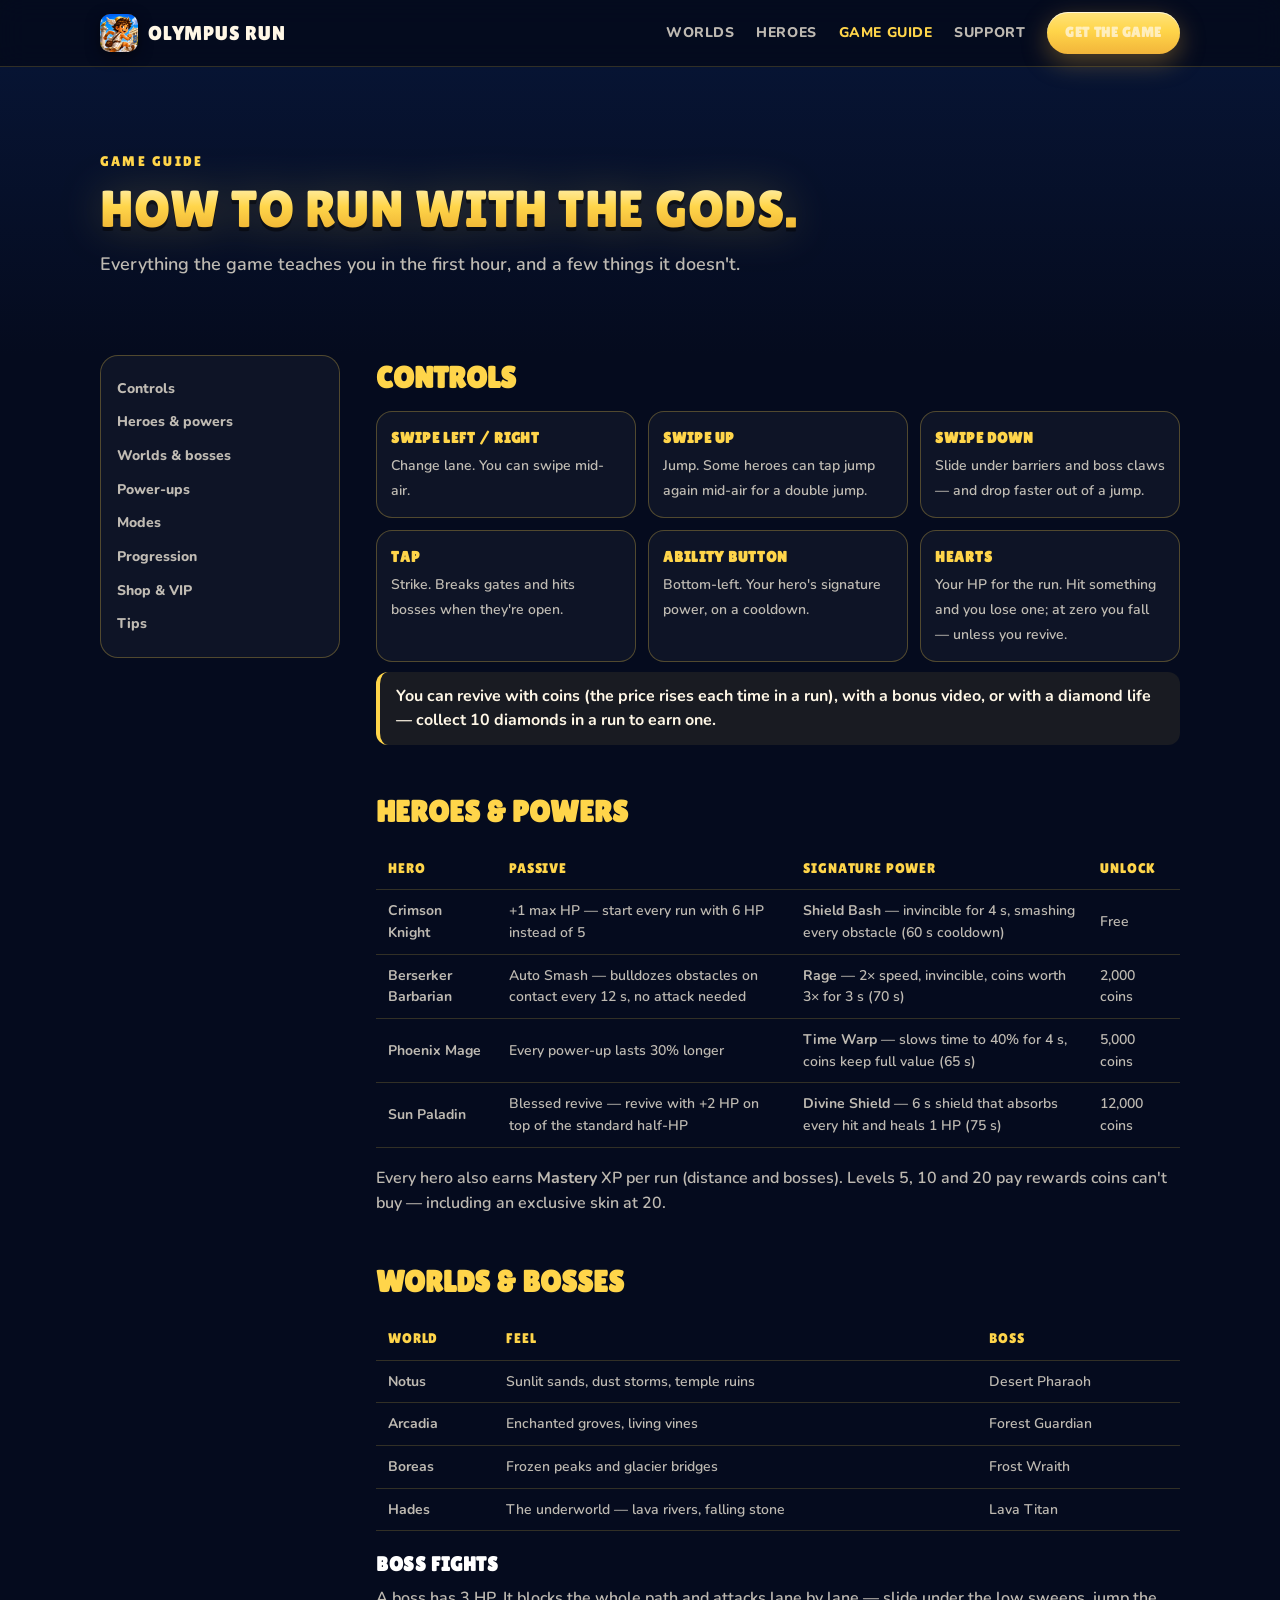
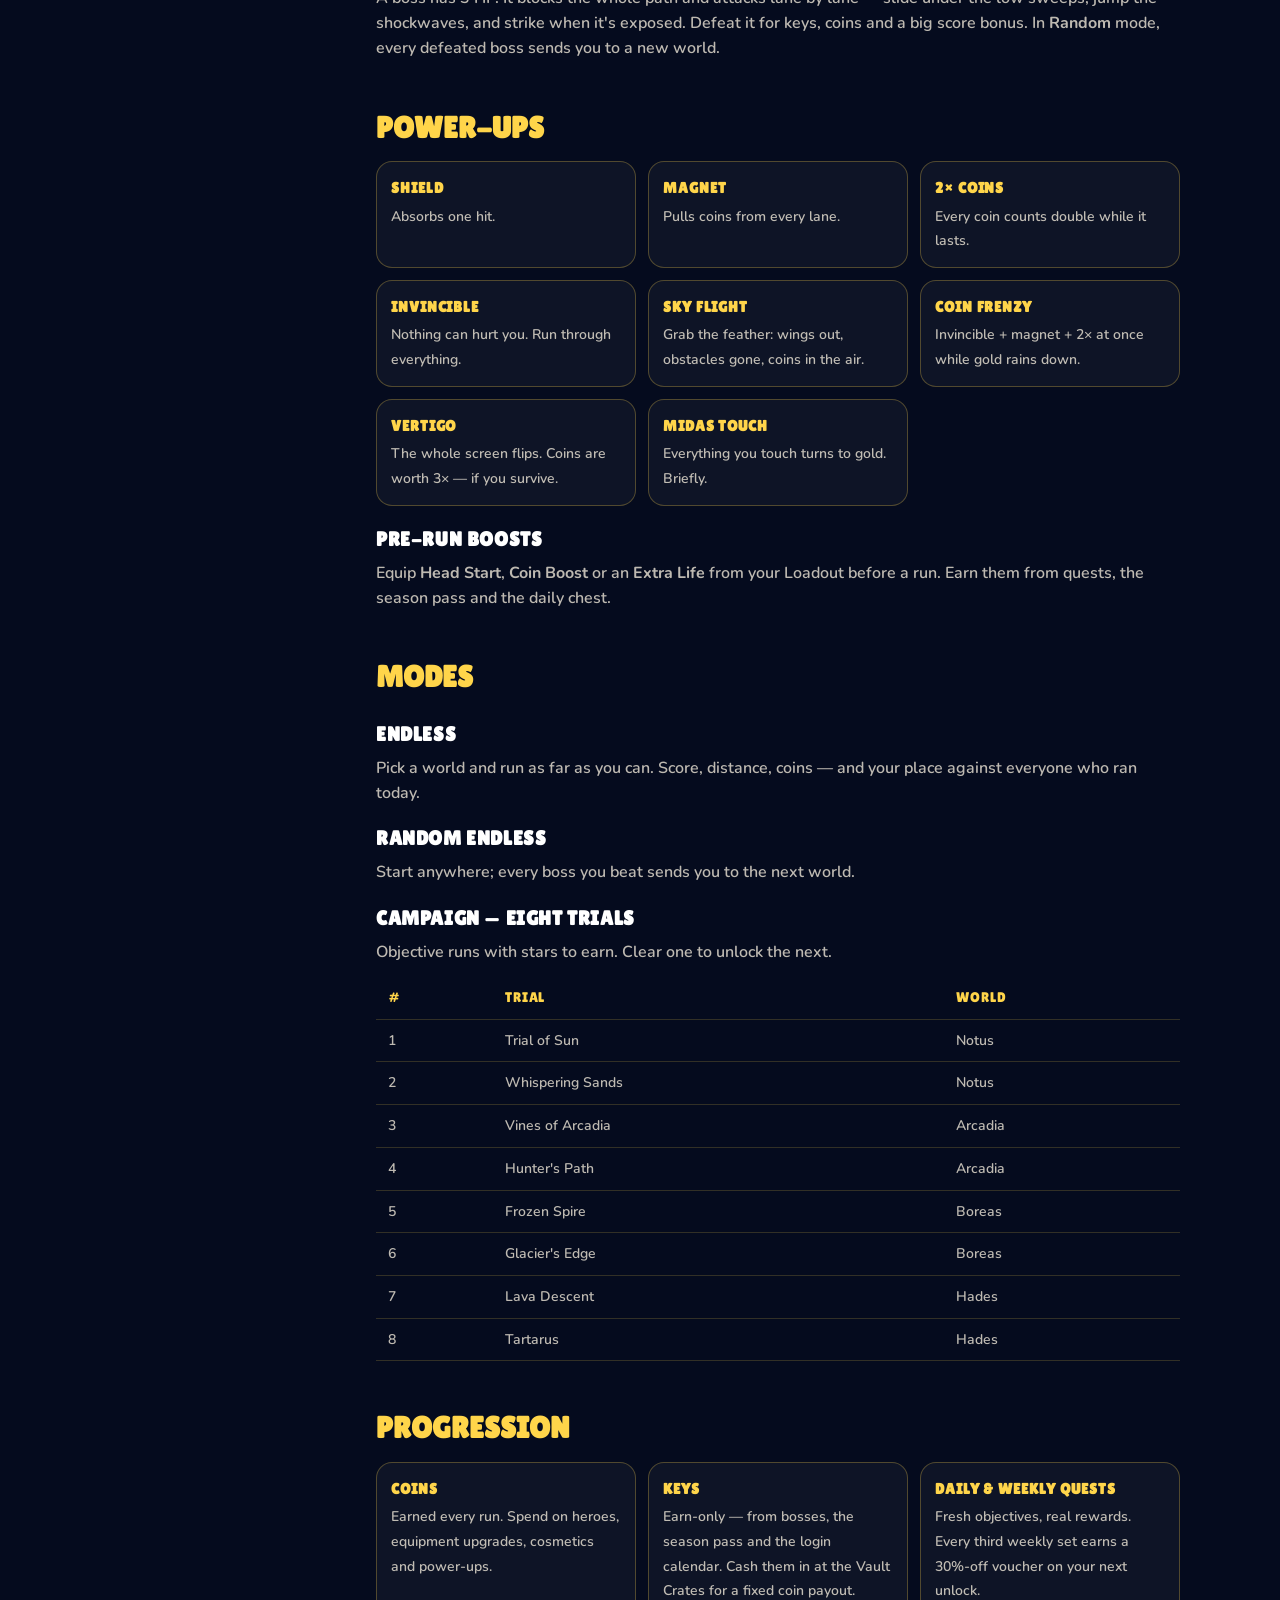
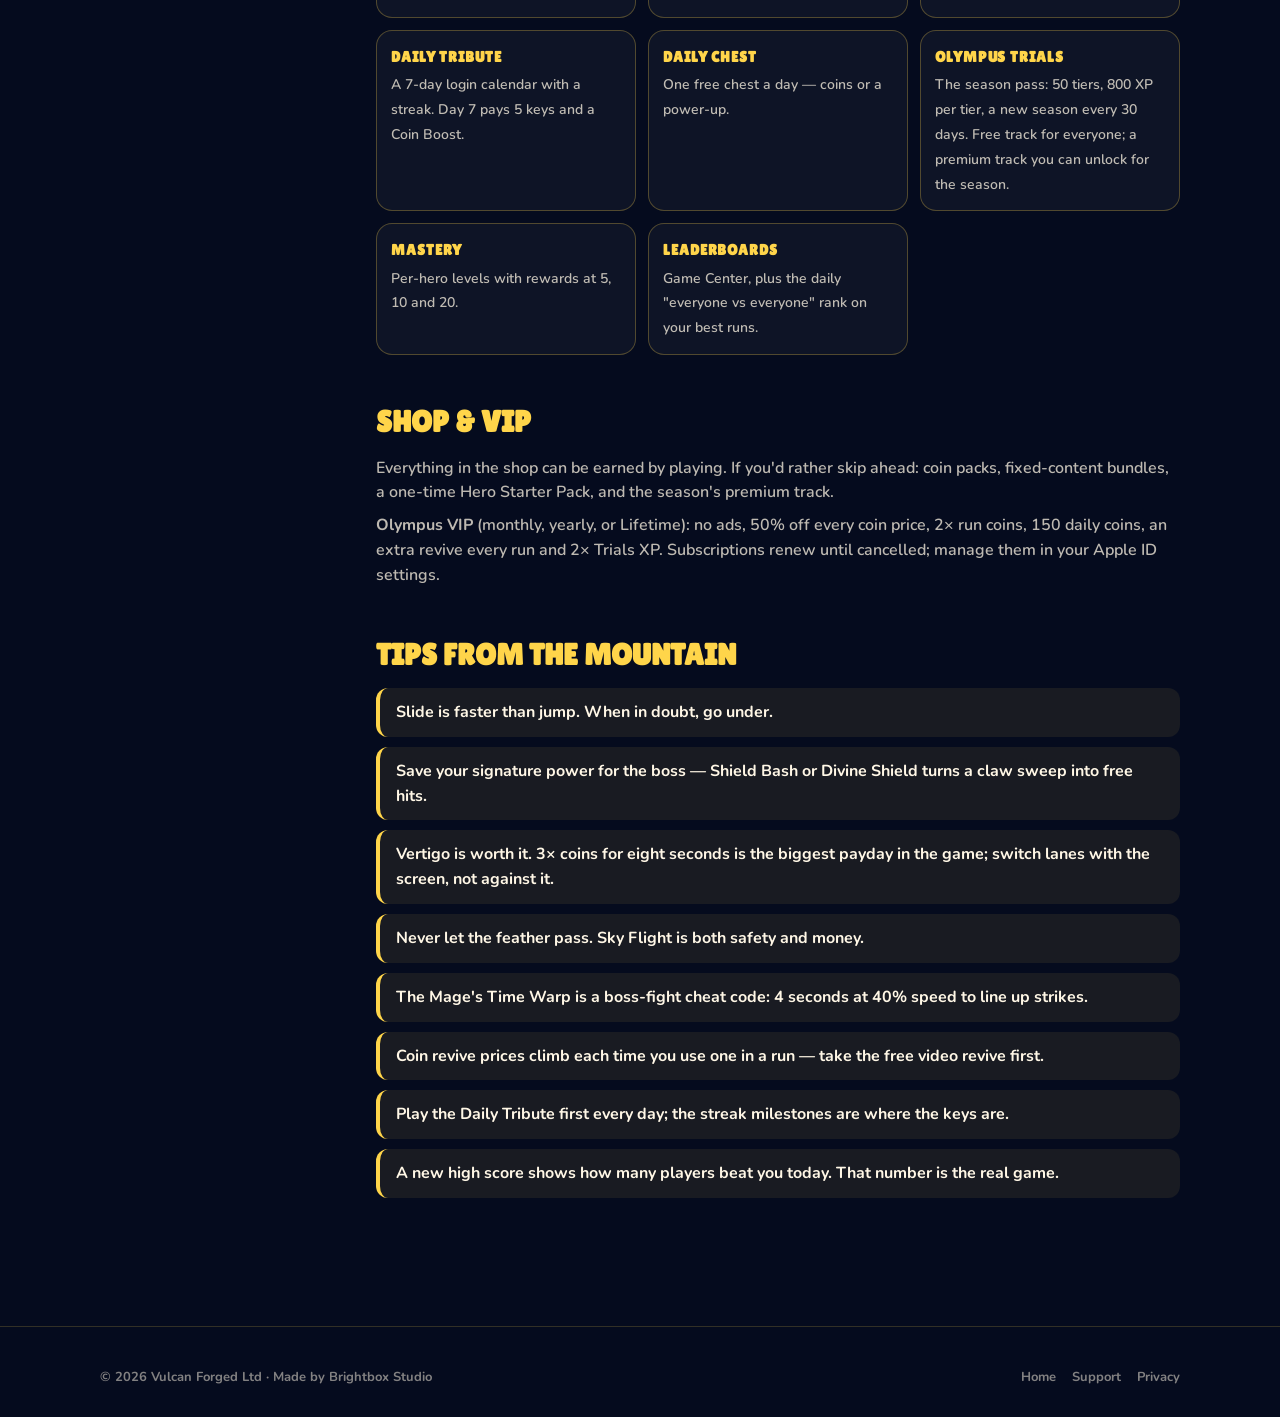
==== guide.html @ eb7fa904 "site: canonical URLs on olympusrun.com, social meta, www to apex redirect (Vercel) Co-Authored-By: C" ====
<!DOCTYPE html>
<html lang="en">
<head>
<meta charset="utf-8">
<meta name="viewport" content="width=device-width, initial-scale=1">
<title>Olympus Run — Game Guide</title>
<meta name="description" content="Controls, heroes, worlds, bosses, power-ups, modes, progression and tips for Olympus Run on iPhone.">
<link rel="icon" href="assets/icon.webp">
<link rel="preconnect" href="https://fonts.googleapis.com">
<link rel="preconnect" href="https://fonts.gstatic.com" crossorigin>
<link href="https://fonts.googleapis.com/css2?family=Lilita+One&family=Nunito:wght@600;700;800;900&display=swap" rel="stylesheet">
<link rel="canonical" href="https://olympusrun.com/guide.html">
<link rel="stylesheet" href="style.css">
</head>
<body>

<nav class="nav">
  <div class="wrap">
    <a class="brand" href="index.html"><img src="assets/icon.webp" alt="">Olympus Run</a>
    <div class="links">
      <a href="index.html#worlds">Worlds</a>
      <a href="index.html#heroes">Heroes</a>
      <a class="on" href="guide.html">Game guide</a>
      <a href="https://jamie323.github.io/brightbox-studio/support.html">Support</a>
      <a class="btn btn-gold" href="index.html#get">Get the game</a>
    </div>
  </div>
</nav>

<section style="background: linear-gradient(180deg, var(--navy), var(--ink)); padding-bottom: 40px;">
  <div class="wrap">
    <div class="kicker">Game guide</div>
    <h2 class="display">How to run with the gods.</h2>
    <p class="lead">Everything the game teaches you in the first hour, and a few things it doesn't.</p>
  </div>
</section>

<section style="padding-top: 0;">
  <div class="wrap guide">
    <aside class="toc">
      <a href="#controls">Controls</a><a href="#heroes">Heroes &amp; powers</a><a href="#worlds">Worlds &amp; bosses</a><a href="#powerups">Power-ups</a><a href="#modes">Modes</a><a href="#progression">Progression</a><a href="#shop">Shop &amp; VIP</a><a href="#tips">Tips</a>
    </aside>
    <div>

      <div class="gsec" id="controls">
        <h2>Controls</h2>
        <div class="grid2">
          <div class="tile"><b>Swipe left / right</b><span>Change lane. You can swipe mid-air.</span></div>
          <div class="tile"><b>Swipe up</b><span>Jump. Some heroes can tap jump again mid-air for a double jump.</span></div>
          <div class="tile"><b>Swipe down</b><span>Slide under barriers and boss claws — and drop faster out of a jump.</span></div>
          <div class="tile"><b>Tap</b><span>Strike. Breaks gates and hits bosses when they're open.</span></div>
          <div class="tile"><b>Ability button</b><span>Bottom-left. Your hero's signature power, on a cooldown.</span></div>
          <div class="tile"><b>Hearts</b><span>Your HP for the run. Hit something and you lose one; at zero you fall — unless you revive.</span></div>
        </div>
        <div class="tip">You can revive with coins (the price rises each time in a run), with a bonus video, or with a diamond life — collect 10 diamonds in a run to earn one.</div>
      </div>

      <div class="gsec" id="heroes">
        <h2>Heroes &amp; powers</h2>
        <table class="g">
          <tr><th>Hero</th><th>Passive</th><th>Signature power</th><th>Unlock</th></tr>
          <tr><td><b>Crimson Knight</b></td><td>+1 max HP — start every run with 6 HP instead of 5</td><td><b>Shield Bash</b> — invincible for 4 s, smashing every obstacle (60 s cooldown)</td><td>Free</td></tr>
          <tr><td><b>Berserker Barbarian</b></td><td>Auto Smash — bulldozes obstacles on contact every 12 s, no attack needed</td><td><b>Rage</b> — 2× speed, invincible, coins worth 3× for 3 s (70 s)</td><td>2,000 coins</td></tr>
          <tr><td><b>Phoenix Mage</b></td><td>Every power-up lasts 30% longer</td><td><b>Time Warp</b> — slows time to 40% for 4 s, coins keep full value (65 s)</td><td>5,000 coins</td></tr>
          <tr><td><b>Sun Paladin</b></td><td>Blessed revive — revive with +2 HP on top of the standard half-HP</td><td><b>Divine Shield</b> — 6 s shield that absorbs every hit and heals 1 HP (75 s)</td><td>12,000 coins</td></tr>
        </table>
        <p>Every hero also earns <strong>Mastery</strong> XP per run (distance and bosses). Levels 5, 10 and 20 pay rewards coins can't buy — including an exclusive skin at 20.</p>
      </div>

      <div class="gsec" id="worlds">
        <h2>Worlds &amp; bosses</h2>
        <table class="g">
          <tr><th>World</th><th>Feel</th><th>Boss</th></tr>
          <tr><td><b>Notus</b></td><td>Sunlit sands, dust storms, temple ruins</td><td>Desert Pharaoh</td></tr>
          <tr><td><b>Arcadia</b></td><td>Enchanted groves, living vines</td><td>Forest Guardian</td></tr>
          <tr><td><b>Boreas</b></td><td>Frozen peaks and glacier bridges</td><td>Frost Wraith</td></tr>
          <tr><td><b>Hades</b></td><td>The underworld — lava rivers, falling stone</td><td>Lava Titan</td></tr>
        </table>
        <h3>Boss fights</h3>
        <p>A boss has 3 HP. It blocks the whole path and attacks lane by lane — slide under the low sweeps, jump the shockwaves, and strike when it's exposed. Defeat it for keys, coins and a big score bonus. In <strong>Random</strong> mode, every defeated boss sends you to a new world.</p>
      </div>

      <div class="gsec" id="powerups">
        <h2>Power-ups</h2>
        <div class="grid2">
          <div class="tile"><b>Shield</b><span>Absorbs one hit.</span></div>
          <div class="tile"><b>Magnet</b><span>Pulls coins from every lane.</span></div>
          <div class="tile"><b>2× Coins</b><span>Every coin counts double while it lasts.</span></div>
          <div class="tile"><b>Invincible</b><span>Nothing can hurt you. Run through everything.</span></div>
          <div class="tile"><b>Sky Flight</b><span>Grab the feather: wings out, obstacles gone, coins in the air.</span></div>
          <div class="tile"><b>Coin Frenzy</b><span>Invincible + magnet + 2× at once while gold rains down.</span></div>
          <div class="tile"><b>Vertigo</b><span>The whole screen flips. Coins are worth 3× — if you survive.</span></div>
          <div class="tile"><b>Midas Touch</b><span>Everything you touch turns to gold. Briefly.</span></div>
        </div>
        <h3>Pre-run boosts</h3>
        <p>Equip <strong>Head Start</strong>, <strong>Coin Boost</strong> or an <strong>Extra Life</strong> from your Loadout before a run. Earn them from quests, the season pass and the daily chest.</p>
      </div>

      <div class="gsec" id="modes">
        <h2>Modes</h2>
        <h3>Endless</h3>
        <p>Pick a world and run as far as you can. Score, distance, coins — and your place against everyone who ran today.</p>
        <h3>Random Endless</h3>
        <p>Start anywhere; every boss you beat sends you to the next world.</p>
        <h3>Campaign — eight trials</h3>
        <p>Objective runs with stars to earn. Clear one to unlock the next.</p>
        <table class="g">
          <tr><th>#</th><th>Trial</th><th>World</th></tr>
          <tr><td>1</td><td>Trial of Sun</td><td>Notus</td></tr>
          <tr><td>2</td><td>Whispering Sands</td><td>Notus</td></tr>
          <tr><td>3</td><td>Vines of Arcadia</td><td>Arcadia</td></tr>
          <tr><td>4</td><td>Hunter's Path</td><td>Arcadia</td></tr>
          <tr><td>5</td><td>Frozen Spire</td><td>Boreas</td></tr>
          <tr><td>6</td><td>Glacier's Edge</td><td>Boreas</td></tr>
          <tr><td>7</td><td>Lava Descent</td><td>Hades</td></tr>
          <tr><td>8</td><td>Tartarus</td><td>Hades</td></tr>
        </table>
      </div>

      <div class="gsec" id="progression">
        <h2>Progression</h2>
        <div class="grid2">
          <div class="tile"><b>Coins</b><span>Earned every run. Spend on heroes, equipment upgrades, cosmetics and power-ups.</span></div>
          <div class="tile"><b>Keys</b><span>Earn-only — from bosses, the season pass and the login calendar. Cash them in at the Vault Crates for a fixed coin payout.</span></div>
          <div class="tile"><b>Daily &amp; weekly quests</b><span>Fresh objectives, real rewards. Every third weekly set earns a 30%-off voucher on your next unlock.</span></div>
          <div class="tile"><b>Daily Tribute</b><span>A 7-day login calendar with a streak. Day 7 pays 5 keys and a Coin Boost.</span></div>
          <div class="tile"><b>Daily chest</b><span>One free chest a day — coins or a power-up.</span></div>
          <div class="tile"><b>Olympus Trials</b><span>The season pass: 50 tiers, 800 XP per tier, a new season every 30 days. Free track for everyone; a premium track you can unlock for the season.</span></div>
          <div class="tile"><b>Mastery</b><span>Per-hero levels with rewards at 5, 10 and 20.</span></div>
          <div class="tile"><b>Leaderboards</b><span>Game Center, plus the daily "everyone vs everyone" rank on your best runs.</span></div>
        </div>
      </div>

      <div class="gsec" id="shop">
        <h2>Shop &amp; VIP</h2>
        <p>Everything in the shop can be earned by playing. If you'd rather skip ahead: coin packs, fixed-content bundles, a one-time Hero Starter Pack, and the season's premium track.</p>
        <p><strong>Olympus VIP</strong> (monthly, yearly, or Lifetime): no ads, 50% off every coin price, 2× run coins, 150 daily coins, an extra revive every run and 2× Trials XP. Subscriptions renew until cancelled; manage them in your Apple ID settings.</p>
      </div>

      <div class="gsec" id="tips">
        <h2>Tips from the mountain</h2>
        <div class="tip">Slide is faster than jump. When in doubt, go under.</div>
        <div class="tip">Save your signature power for the boss — Shield Bash or Divine Shield turns a claw sweep into free hits.</div>
        <div class="tip">Vertigo is worth it. 3× coins for eight seconds is the biggest payday in the game; switch lanes with the screen, not against it.</div>
        <div class="tip">Never let the feather pass. Sky Flight is both safety and money.</div>
        <div class="tip">The Mage's Time Warp is a boss-fight cheat code: 4 seconds at 40% speed to line up strikes.</div>
        <div class="tip">Coin revive prices climb each time you use one in a run — take the free video revive first.</div>
        <div class="tip">Play the Daily Tribute first every day; the streak milestones are where the keys are.</div>
        <div class="tip">A new high score shows how many players beat you today. That number is the real game.</div>
      </div>

    </div>
  </div>
</section>

<footer>
  <div class="wrap">
    <div>© 2026 Vulcan Forged Ltd · Made by <a href="https://jamie323.github.io/brightbox-studio/" style="margin:0">Brightbox Studio</a></div>
    <div><a href="index.html">Home</a><a href="https://jamie323.github.io/brightbox-studio/support.html">Support</a><a href="https://jamie323.github.io/brightbox-studio/olympus-run-privacy.html">Privacy</a></div>
  </div>
</footer>

</body>
</html>
---- style.css ----
/* Olympus Run — game site. Navy sky + gold, painted worlds, arcade energy. */
:root {
  --navy: #071433; --navy-2: #0b1f4d; --navy-3: #12305f; --ink: #050b1e;
  --gold: #ffd54a; --gold-2: #f2b53a; --gold-deep: #b8791f;
  --sky: #5fc4ff; --lava: #ff6a2e; --leaf: #6ee39a; --ice: #a9e6ff; --sand: #ffc46b; --violet: #c79cff;
  --text: #fff7e6; --muted: rgba(255, 247, 230, 0.74); --dim: rgba(255, 247, 230, 0.5);
  --line: rgba(255, 213, 74, 0.28);
  --display: "Lilita One", "Arial Black", Impact, sans-serif;
  --body: "Nunito", -apple-system, BlinkMacSystemFont, "Segoe UI", sans-serif;
  --r: 22px; --r-lg: 34px; --max: 1120px;
}
* { box-sizing: border-box; margin: 0; padding: 0; }
html { scroll-behavior: smooth; }
body { font-family: var(--body); background: var(--ink); color: var(--text); line-height: 1.55; -webkit-font-smoothing: antialiased; overflow-x: hidden; }
img, video { max-width: 100%; display: block; }
a { color: var(--gold); text-decoration: none; }
.wrap { max-width: var(--max); margin: 0 auto; padding: 0 20px; }
.display { font-family: var(--display); font-weight: 400; letter-spacing: 0.01em; line-height: 1; text-transform: uppercase; }

/* ── Nav ── */
.nav { position: sticky; top: 0; z-index: 50; background: rgba(5, 11, 30, 0.82); backdrop-filter: blur(14px) saturate(140%); -webkit-backdrop-filter: blur(14px) saturate(140%); border-bottom: 1px solid rgba(255,213,74,0.18); }
.nav .wrap { display: flex; align-items: center; justify-content: space-between; gap: 16px; height: 66px; }
.brand { display: flex; align-items: center; gap: 10px; color: var(--text); font-family: var(--display); font-size: 20px; text-transform: uppercase; letter-spacing: 0.04em; }
.brand img { width: 38px; height: 38px; border-radius: 10px; box-shadow: 0 4px 14px rgba(0,0,0,0.5); }
.links { display: flex; gap: 22px; align-items: center; }
.links a { color: var(--muted); font-weight: 800; font-size: 14px; letter-spacing: 0.04em; text-transform: uppercase; }
.links a:hover, .links a.on { color: var(--gold); }
.btn { display: inline-flex; align-items: center; gap: 9px; padding: 14px 24px; border-radius: 999px; font-family: var(--display); font-size: 17px; letter-spacing: 0.06em; text-transform: uppercase; transition: transform .15s, box-shadow .15s, filter .15s; white-space: nowrap; }
.btn-gold { background: linear-gradient(180deg, #ffe37a 0%, var(--gold) 45%, var(--gold-2) 100%); color: #1a1200; box-shadow: 0 8px 26px rgba(242,181,58,0.35), inset 0 1px 0 rgba(255,255,255,0.7); }
.btn-gold:hover { transform: translateY(-2px); filter: brightness(1.05); }
.btn-ghost { background: rgba(255,255,255,0.06); color: var(--text); border: 2px solid rgba(255,213,74,0.5); }
.btn-ghost:hover { background: rgba(255,213,74,0.12); transform: translateY(-2px); }
.btn.small { padding: 10px 16px; font-size: 14px; }
.nav .btn { padding: 10px 18px; font-size: 14px; }

/* ── Hero ── */
.hero { position: relative; overflow: hidden; background: var(--navy) url(assets/title_bg.webp) center 30% / cover no-repeat; }
.hero::before { content: ""; position: absolute; inset: 0; background: linear-gradient(180deg, rgba(7,20,51,0.35) 0%, rgba(7,20,51,0.55) 55%, var(--ink) 100%); }
.hero .wrap { position: relative; display: grid; grid-template-columns: 1.15fr 0.85fr; gap: 28px; align-items: center; padding-top: 56px; padding-bottom: 40px; min-height: 640px; }
.hero-copy .wordmark { width: min(420px, 90%); filter: drop-shadow(0 10px 30px rgba(0,0,0,0.6)); margin-bottom: 18px; }
/* Headlines: game-style gold — gradient fill with a dark drop, no white. */
.gold-text { background: linear-gradient(180deg, #fff3b8 0%, #ffd54a 42%, #e9a92c 100%); -webkit-background-clip: text; background-clip: text; color: transparent; filter: drop-shadow(0 4px 0 rgba(0,0,0,0.45)) drop-shadow(0 0 22px rgba(255,213,74,0.25)); }
.hero h1 { font-size: clamp(38px, 6vw, 72px); }
.hero h1, .hero h1 span, h2.display { background: linear-gradient(180deg, #fff3b8 0%, #ffd54a 42%, #e9a92c 100%); -webkit-background-clip: text; background-clip: text; color: transparent; filter: drop-shadow(0 4px 0 rgba(0,0,0,0.45)) drop-shadow(0 0 22px rgba(255,213,74,0.22)); }
.hero h1 span { background: linear-gradient(180deg, #d8f3ff 0%, #5fc4ff 50%, #2a8fd6 100%); -webkit-background-clip: text; background-clip: text; }
.hero p { font-size: clamp(17px, 2vw, 21px); color: var(--text); max-width: 520px; margin: 16px 0 26px; font-weight: 700; text-shadow: 0 2px 10px rgba(0,0,0,0.6); }
.cta { display: flex; gap: 12px; flex-wrap: wrap; align-items: center; }
.chips { display: flex; gap: 10px; flex-wrap: wrap; margin-top: 22px; }
.chip { font-family: var(--display); font-size: 13px; letter-spacing: 0.08em; text-transform: uppercase; padding: 7px 12px; border-radius: 999px; background: rgba(5,11,30,0.55); border: 1px solid rgba(255,213,74,0.45); color: var(--gold); backdrop-filter: blur(6px); }
.hero-art { position: relative; display: grid; place-items: center; }
.hero-art img { width: min(380px, 80vw); filter: drop-shadow(0 30px 40px rgba(0,0,0,0.65)); animation: bob 4.5s ease-in-out infinite; }
@keyframes bob { 0%, 100% { transform: translateY(0) rotate(-1deg); } 50% { transform: translateY(-14px) rotate(1deg); } }
.hero-art .ring { position: absolute; width: 360px; height: 360px; border-radius: 50%; background: radial-gradient(circle, rgba(255,213,74,0.35) 0%, rgba(255,213,74,0) 70%); filter: blur(8px); }
.coming { display: inline-flex; align-items: center; gap: 10px; }
.coming .pulse { width: 10px; height: 10px; border-radius: 50%; background: var(--leaf); box-shadow: 0 0 0 0 rgba(110,227,154,0.7); animation: pulse 1.8s infinite; }
@keyframes pulse { 0% { box-shadow: 0 0 0 0 rgba(110,227,154,0.7); } 70% { box-shadow: 0 0 0 12px rgba(110,227,154,0); } 100% { box-shadow: 0 0 0 0 rgba(110,227,154,0); } }

/* ── Ticker ── */
.ticker { background: linear-gradient(90deg, var(--gold-deep), var(--gold), var(--gold-deep)); color: #1a1200; overflow: hidden; white-space: nowrap; font-family: var(--display); font-size: 15px; letter-spacing: 0.12em; text-transform: uppercase; padding: 9px 0; }
.ticker span { display: inline-block; padding-left: 100%; animation: ticker 28s linear infinite; }
@keyframes ticker { to { transform: translateX(-100%); } }

/* ── Sections ── */
section { padding: 84px 0; position: relative; }
@media (max-width: 720px) { section { padding: 60px 0; } }
.kicker { font-family: var(--display); color: var(--gold); letter-spacing: 0.16em; font-size: 14px; text-transform: uppercase; margin-bottom: 10px; }
h2.display { font-size: clamp(30px, 4.6vw, 52px); margin-bottom: 12px; padding-bottom: 4px; }
.lead { color: var(--muted); font-size: 18px; max-width: 640px; margin-bottom: 36px; font-weight: 600; }
.center { text-align: center; }
.center .lead { margin-left: auto; margin-right: auto; }

/* Stat banner */
.stats { display: grid; grid-template-columns: repeat(4, 1fr); gap: 14px; margin-top: -30px; position: relative; z-index: 2; }
.stat { background: linear-gradient(180deg, var(--navy-3), var(--navy-2)); border: 2px solid var(--line); border-radius: var(--r); padding: 18px 14px; text-align: center; box-shadow: 0 14px 34px rgba(0,0,0,0.45); }
.stat b { display: block; font-family: var(--display); font-size: clamp(30px, 4vw, 44px); color: var(--gold); line-height: 1; }
.stat span { font-weight: 800; font-size: 13px; letter-spacing: 0.1em; text-transform: uppercase; color: var(--muted); }

/* Feature banners (gamified) */
/* Feature cards: picture on top, copy in its own panel underneath — never overlapping. */
.banners { display: grid; grid-template-columns: repeat(auto-fit, minmax(280px, 1fr)); gap: 18px; }
.banner { display: flex; flex-direction: column; border-radius: var(--r-lg); overflow: hidden; border: 2px solid rgba(255,213,74,0.22); box-shadow: 0 18px 44px rgba(0,0,0,0.5); transition: transform .2s, border-color .2s; background: linear-gradient(180deg, var(--navy-3), var(--navy)); }
.banner:hover { transform: translateY(-6px); border-color: rgba(255,213,74,0.5); }
.banner .pic { position: relative; aspect-ratio: 3 / 4; overflow: hidden; background: #08132c; }
.banner .pic img { width: 100%; height: 100%; object-fit: cover; object-position: center 38%; }
.banner .pic::after { content: ""; position: absolute; inset: auto 0 0 0; height: 46%; background: linear-gradient(180deg, rgba(7,20,51,0) 0%, rgba(7,20,51,0.92) 92%); }
.banner .tag { position: absolute; top: 14px; left: 14px; z-index: 2; font-family: var(--display); font-size: 12px; letter-spacing: 0.14em; padding: 6px 10px; border-radius: 8px; color: #1a1200; background: var(--gold); transform: rotate(-3deg); box-shadow: 0 6px 16px rgba(0,0,0,0.45); }
.banner .tag.lava { background: var(--lava); color: #fff1e6; } .banner .tag.sky { background: var(--sky); color: #06122c; } .banner .tag.leaf { background: var(--leaf); color: #06122c; } .banner .tag.violet { background: var(--violet); color: #1a0a30; }
.banner .body { padding: 16px 20px 22px; margin-top: -34px; position: relative; z-index: 2; }
.banner h3 { font-family: var(--display); font-size: clamp(22px, 2.4vw, 28px); line-height: 1.02; text-transform: uppercase; background: linear-gradient(180deg, #fff3b8 0%, #ffd54a 45%, #e9a92c 100%); -webkit-background-clip: text; background-clip: text; color: transparent; filter: drop-shadow(0 3px 0 rgba(0,0,0,0.5)); padding-bottom: 3px; }
.banner p { color: var(--muted); font-weight: 700; margin-top: 8px; font-size: 15px; }

/* In-game gallery */
.gallery { display: grid; grid-template-columns: repeat(auto-fit, minmax(190px, 1fr)); gap: 14px; }
.gallery figure { margin: 0; border-radius: 20px; overflow: hidden; border: 2px solid rgba(255,213,74,0.22); background: #08132c; box-shadow: 0 14px 34px rgba(0,0,0,0.45); transition: transform .2s; }
.gallery figure:hover { transform: translateY(-5px); }
.gallery img { width: 100%; aspect-ratio: 9/16; object-fit: cover; }
.gallery figcaption { padding: 9px 12px 11px; font-family: var(--display); font-size: 12px; letter-spacing: 0.1em; text-transform: uppercase; color: var(--gold); text-align: center; }

/* Worlds */
.worlds { display: grid; grid-template-columns: repeat(auto-fit, minmax(230px, 1fr)); gap: 16px; }
.world { border-radius: var(--r); padding: 22px; border: 2px solid rgba(255,255,255,0.1); position: relative; overflow: hidden; min-height: 200px; display: flex; flex-direction: column; justify-content: flex-end; box-shadow: 0 14px 34px rgba(0,0,0,0.45); }
.world.notus { background: linear-gradient(160deg, #ff9d3d, #b3421c); } .world.arcadia { background: linear-gradient(160deg, #6ee39a, #1e6b3a); } .world.boreas { background: linear-gradient(160deg, #a9e6ff, #2e5f9a); } .world.hades { background: linear-gradient(160deg, #ff6a2e, #4a0f1e); }
.world .glyph { font-size: 44px; line-height: 1; margin-bottom: 10px; filter: drop-shadow(0 4px 8px rgba(0,0,0,0.4)); }
.world h3 { font-family: var(--display); font-size: 28px; color: #fff6dd; text-transform: uppercase; text-shadow: 0 3px 0 rgba(0,0,0,0.45); }
.world p { color: rgba(255,255,255,0.92); font-weight: 700; font-size: 14px; margin-top: 4px; }
.world .boss { margin-top: 10px; display: inline-block; font-family: var(--display); font-size: 12px; letter-spacing: 0.1em; background: rgba(5,11,30,0.55); color: var(--gold); padding: 6px 10px; border-radius: 8px; }

/* Heroes */
.heroes { display: grid; grid-template-columns: repeat(auto-fit, minmax(240px, 1fr)); gap: 18px; }
.hcard { background: linear-gradient(180deg, var(--navy-3), var(--navy)); border: 2px solid var(--line); border-radius: var(--r-lg); padding: 18px; text-align: center; box-shadow: 0 18px 44px rgba(0,0,0,0.5); transition: transform .2s; }
.hcard:hover { transform: translateY(-6px); }
.hcard img { width: 100%; aspect-ratio: 1; object-fit: cover; border-radius: 18px; border: 2px solid rgba(255,213,74,0.35); background: #0a1a40; }
.hcard h3 { font-family: var(--display); font-size: 24px; margin-top: 14px; text-transform: uppercase; background: linear-gradient(180deg, #fff3b8 0%, #ffd54a 50%, #e9a92c 100%); -webkit-background-clip: text; background-clip: text; color: transparent; filter: drop-shadow(0 2px 0 rgba(0,0,0,0.45)); padding-bottom: 3px; }
.hcard .tl { color: var(--gold); font-family: var(--display); font-size: 12px; letter-spacing: 0.14em; text-transform: uppercase; }
.hcard .power { margin-top: 12px; background: rgba(255,213,74,0.1); border: 1px solid var(--line); border-radius: 14px; padding: 10px 12px; font-size: 14px; color: var(--text); }
.hcard .power b { display: block; font-family: var(--display); color: var(--gold); letter-spacing: 0.08em; font-size: 14px; margin-bottom: 2px; }
.hcard .cost { margin-top: 10px; font-weight: 800; color: var(--muted); font-size: 13px; letter-spacing: 0.06em; text-transform: uppercase; }

/* Video loop pair */
.loops { display: grid; grid-template-columns: repeat(auto-fit, minmax(240px, 1fr)); gap: 18px; align-items: start; }
.phone { border-radius: 36px; overflow: hidden; border: 6px solid #0a1533; box-shadow: 0 30px 60px rgba(0,0,0,0.6), inset 0 0 0 2px rgba(255,255,255,0.08); background: #000; aspect-ratio: 9/16; max-width: 320px; margin: 0 auto; }
.phone video, .phone img { width: 100%; height: 100%; object-fit: cover; }
.caption { text-align: center; margin-top: 10px; font-family: var(--display); color: var(--gold); letter-spacing: 0.1em; font-size: 14px; text-transform: uppercase; }

/* Gods say */
.gods { display: grid; grid-template-columns: repeat(auto-fit, minmax(260px, 1fr)); gap: 18px; }
.god { background: rgba(255,255,255,0.05); border: 2px solid rgba(255,213,74,0.22); border-radius: var(--r-lg); padding: 22px; position: relative; }
.god .stars { color: var(--gold); letter-spacing: 3px; font-size: 20px; margin-bottom: 8px; }
.god p { font-weight: 700; font-size: 17px; color: var(--text); }
.god .who { margin-top: 14px; display: flex; align-items: center; gap: 10px; color: var(--muted); font-weight: 800; font-size: 13px; letter-spacing: 0.06em; text-transform: uppercase; }
.god .who i { display: grid; place-items: center; width: 36px; height: 36px; border-radius: 50%; background: linear-gradient(180deg, #ffe37a, var(--gold-2)); color: #1a1200; font-style: normal; font-family: var(--display); font-size: 16px; }
.note { text-align: center; color: var(--dim); font-size: 13px; margin-top: 16px; font-weight: 700; }

/* FAQ */
.faq { max-width: 760px; margin: 0 auto; }
.faq details { background: rgba(255,255,255,0.04); border: 1px solid rgba(255,213,74,0.2); border-radius: 16px; padding: 14px 18px; margin-bottom: 10px; }
.faq summary { cursor: pointer; font-weight: 900; font-size: 16px; color: var(--text); list-style: none; display: flex; justify-content: space-between; align-items: center; }
.faq summary::after { content: "+"; color: var(--gold); font-family: var(--display); font-size: 22px; }
.faq details[open] summary::after { content: "–"; }
.faq p { color: var(--muted); margin-top: 8px; font-weight: 600; }

/* Final CTA */
.final { background: radial-gradient(ellipse 70% 60% at 50% 0%, rgba(255,213,74,0.22), transparent 60%), var(--navy); text-align: center; border-top: 2px solid var(--line); }
.final h2 { font-size: clamp(32px, 5vw, 60px); }

/* Guide page */
.guide { display: grid; grid-template-columns: 240px 1fr; gap: 36px; align-items: start; }
.toc { position: sticky; top: 86px; background: rgba(255,255,255,0.04); border: 1px solid var(--line); border-radius: 18px; padding: 16px; }
.toc a { display: block; color: var(--muted); font-weight: 800; font-size: 14px; padding: 6px 0; }
.toc a:hover { color: var(--gold); }
.gsec { margin-bottom: 44px; }
.gsec h2 { font-family: var(--display); font-size: 30px; color: var(--gold); text-transform: uppercase; margin-bottom: 10px; }
.gsec h3 { font-family: var(--display); font-size: 20px; color: #fff; text-transform: uppercase; margin: 18px 0 6px; letter-spacing: 0.03em; }
.gsec p, .gsec li { color: var(--muted); font-weight: 600; margin-bottom: 8px; }
.gsec ul { padding-left: 20px; }
.grid2 { display: grid; grid-template-columns: repeat(auto-fit, minmax(220px, 1fr)); gap: 12px; }
.tile { background: rgba(255,255,255,0.04); border: 1px solid var(--line); border-radius: 16px; padding: 14px; }
.tile b { display: block; font-family: var(--display); color: var(--gold); letter-spacing: 0.06em; font-size: 15px; text-transform: uppercase; margin-bottom: 4px; }
.tile span { color: var(--muted); font-weight: 600; font-size: 14px; }
.tip { border-left: 4px solid var(--gold); background: rgba(255,213,74,0.08); padding: 12px 16px; border-radius: 12px; margin: 10px 0; font-weight: 700; color: var(--text); }
table.g { width: 100%; border-collapse: collapse; margin: 12px 0 18px; font-size: 14px; }
table.g th, table.g td { text-align: left; padding: 10px 12px; border-bottom: 1px solid rgba(255,213,74,0.18); color: var(--muted); font-weight: 600; }
table.g th { color: var(--gold); font-family: var(--display); letter-spacing: 0.06em; text-transform: uppercase; font-weight: 400; }

/* Footer */
footer { padding: 40px 0 30px; border-top: 1px solid rgba(255,213,74,0.18); color: var(--dim); font-size: 13px; font-weight: 700; }
footer .wrap { display: flex; justify-content: space-between; gap: 16px; flex-wrap: wrap; align-items: center; }
footer a { color: var(--dim); margin-left: 16px; }
footer a:hover { color: var(--gold); }

@media (max-width: 860px) {
  .hero .wrap { grid-template-columns: 1fr; text-align: center; min-height: 0; padding-top: 36px; }
  .hero p { margin-left: auto; margin-right: auto; }
  .cta, .chips { justify-content: center; }
  .hero-art img { width: min(280px, 70vw); }
  .stats { grid-template-columns: repeat(2, 1fr); margin-top: 10px; }
  .links a:not(.btn) { display: none; }
  .guide { grid-template-columns: 1fr; }
  .toc { position: static; }
}
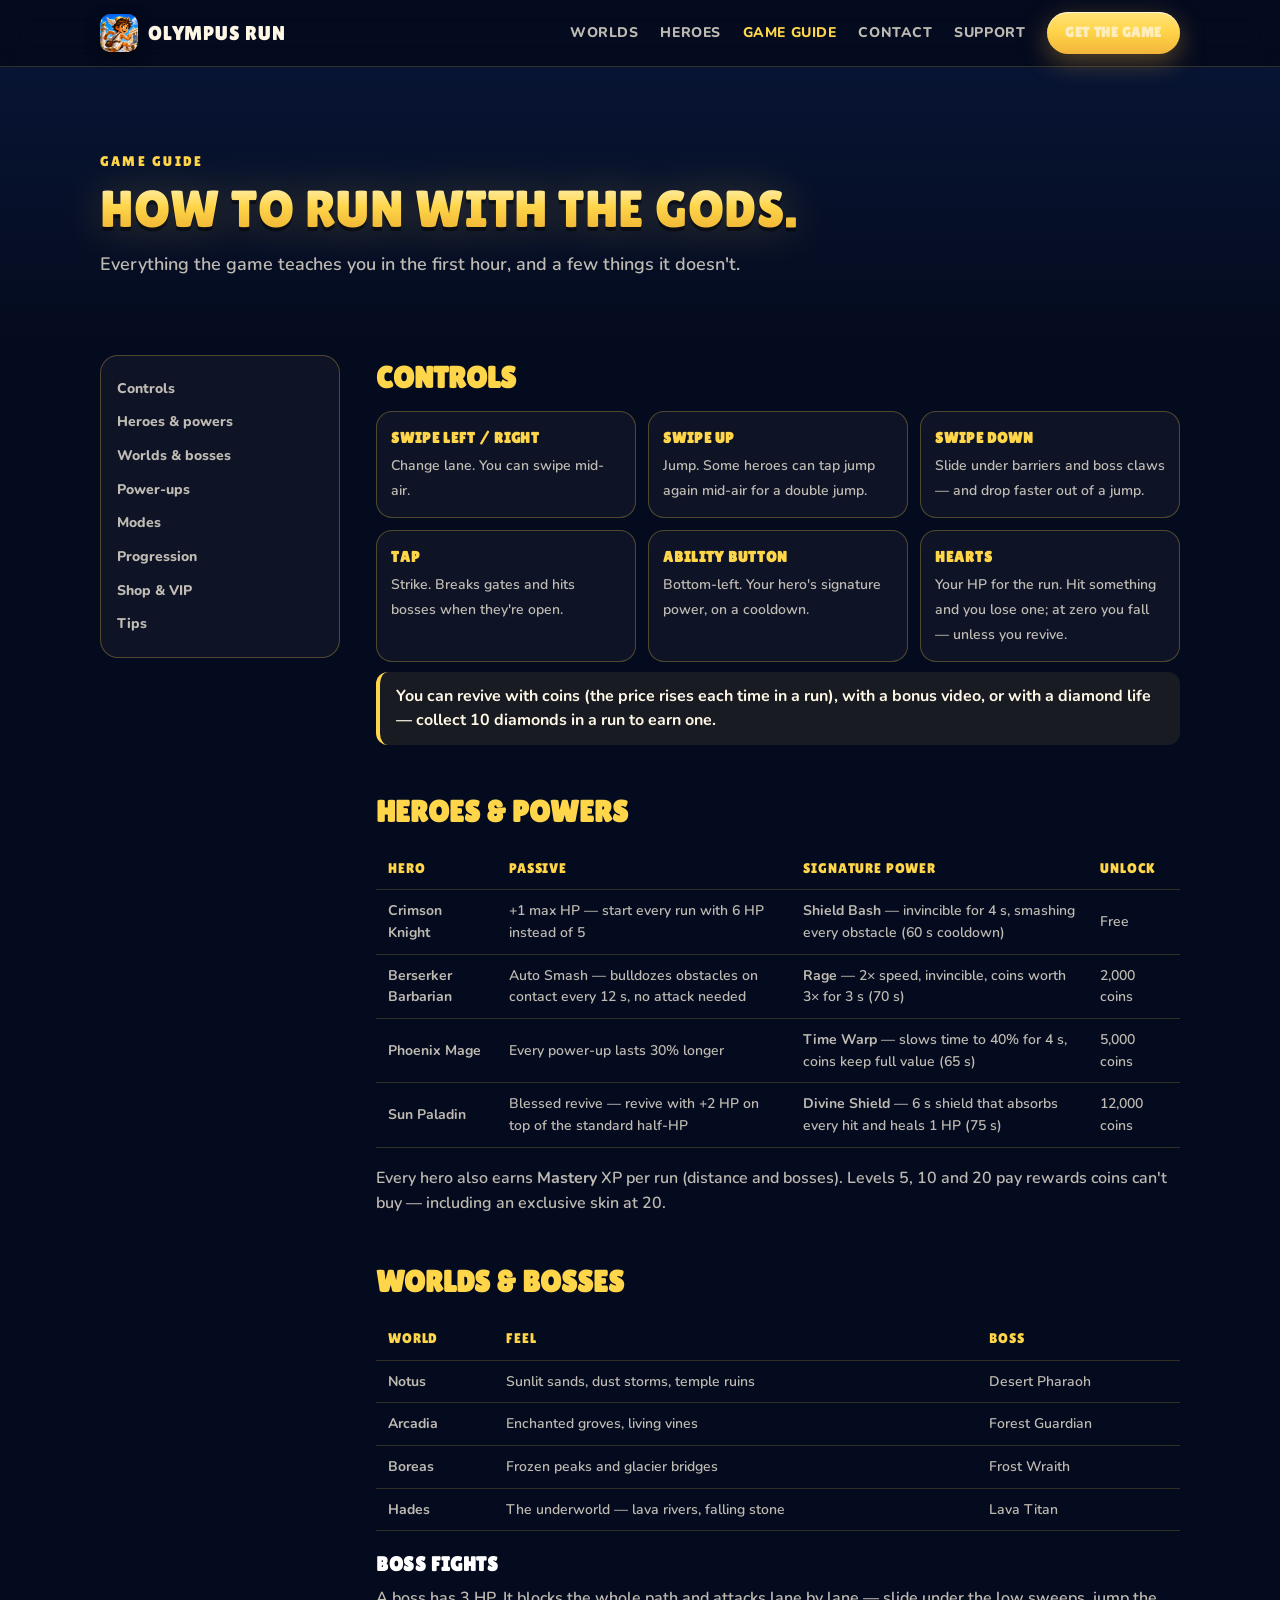
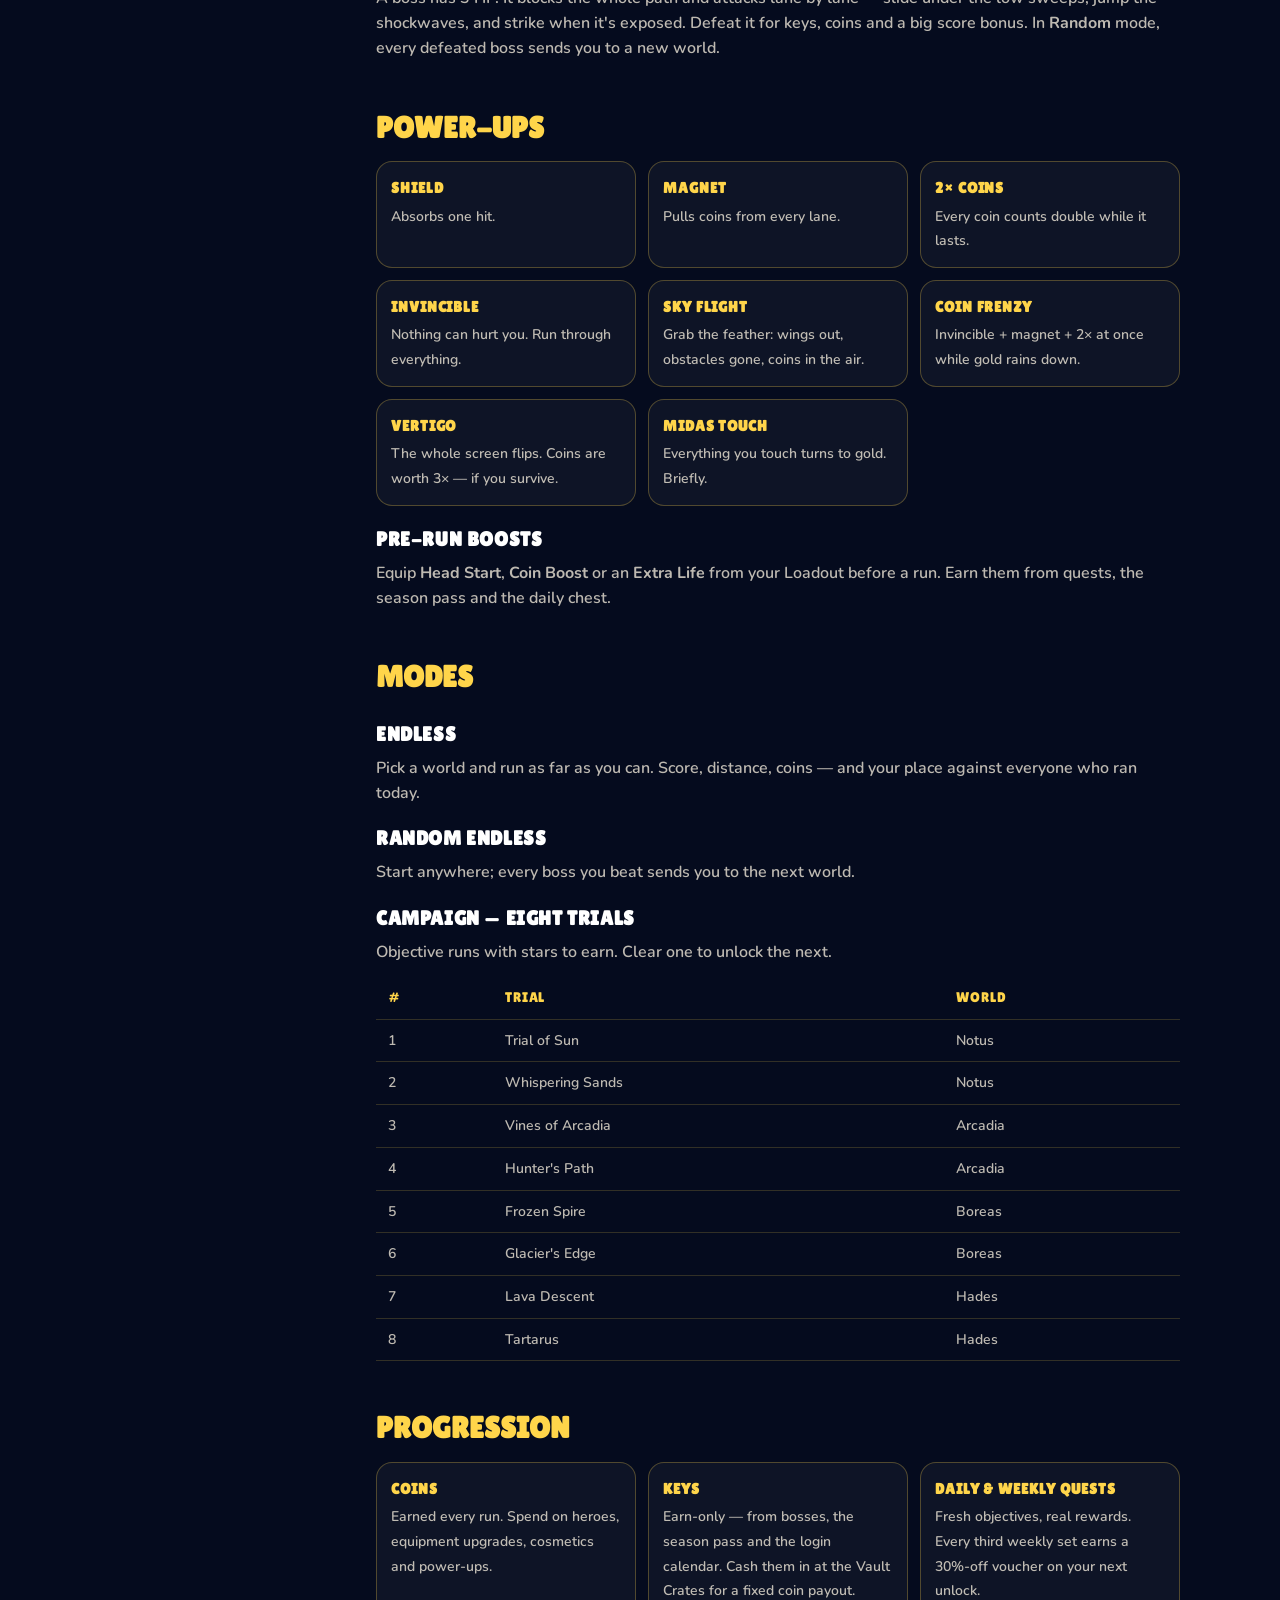
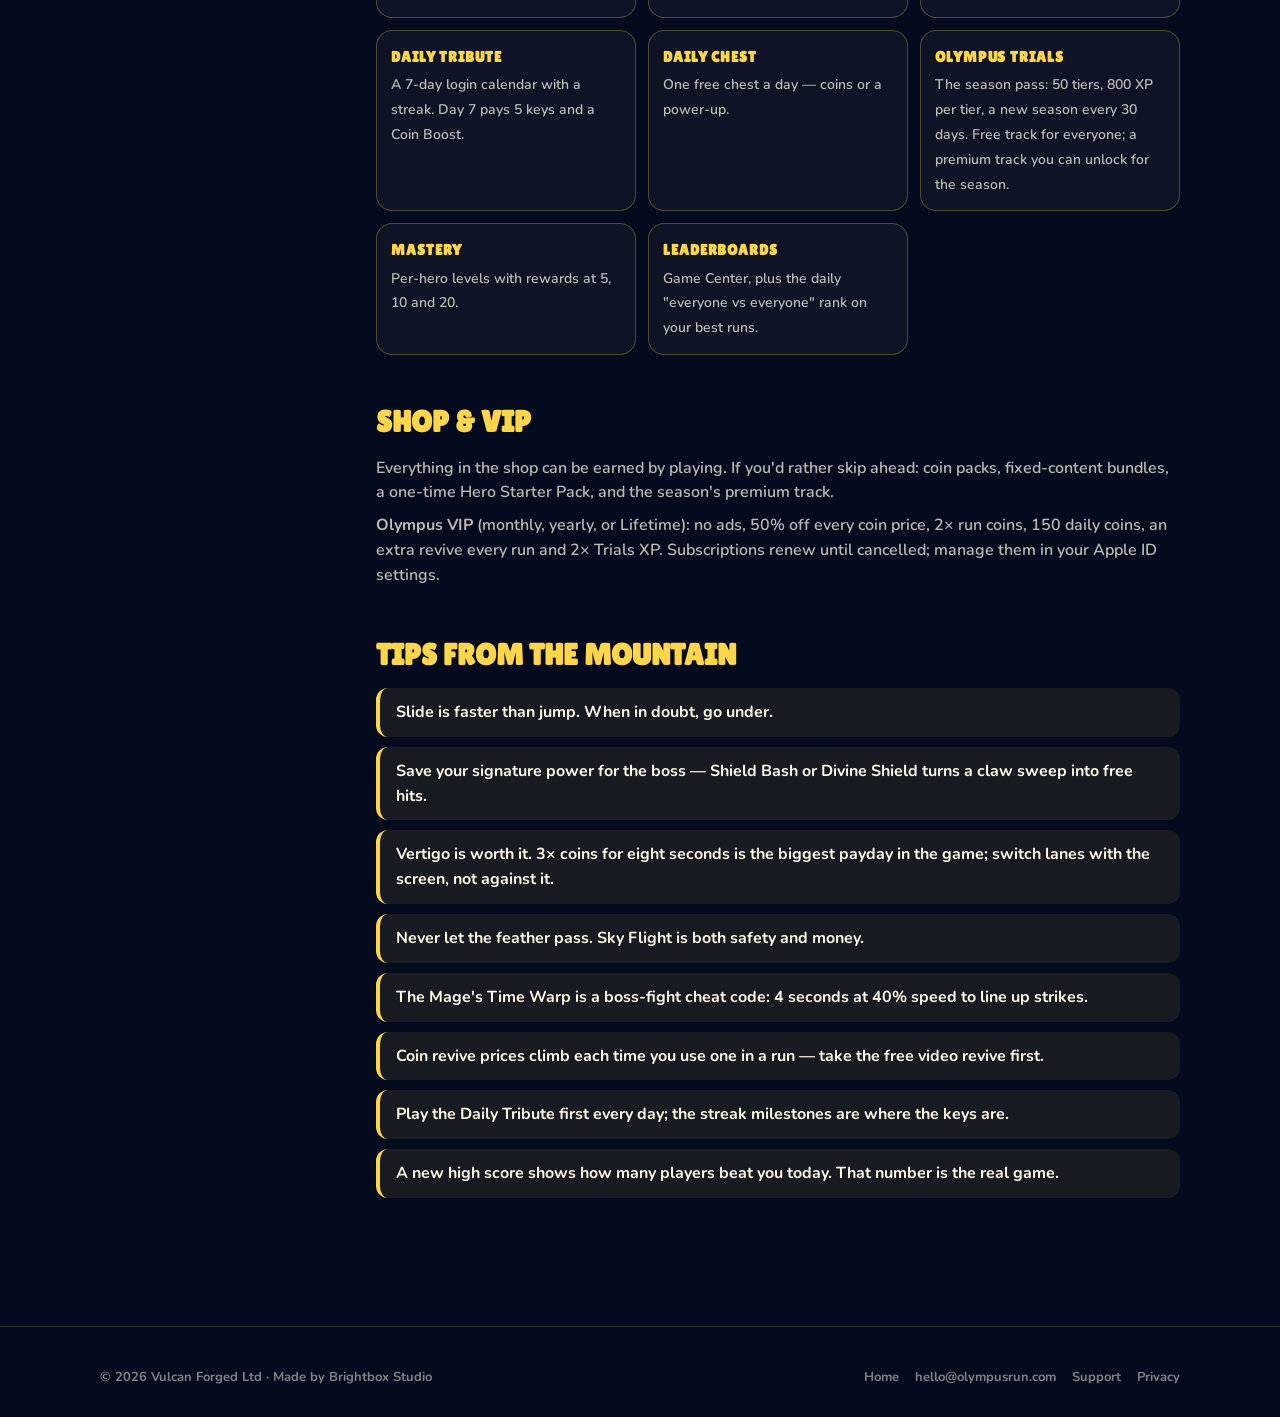
==== commit 3d895de4: "site: contact link now that hello@olympusrun.com forwards" ====
--- a/guide.html
+++ b/guide.html
@@ -9,20 +9,21 @@
 <link rel="preconnect" href="https://fonts.googleapis.com">
 <link rel="preconnect" href="https://fonts.gstatic.com" crossorigin>
 <link href="https://fonts.googleapis.com/css2?family=Lilita+One&family=Nunito:wght@600;700;800;900&display=swap" rel="stylesheet">
-<link rel="canonical" href="https://olympusrun.com/guide.html">
+<link rel="canonical" href="https://olympusrun.com/guide">
 <link rel="stylesheet" href="style.css">
 </head>
 <body>
 
 <nav class="nav">
   <div class="wrap">
-    <a class="brand" href="index.html"><img src="assets/icon.webp" alt="">Olympus Run</a>
+    <a class="brand" href="/"><img src="assets/icon.webp" alt="">Olympus Run</a>
     <div class="links">
-      <a href="index.html#worlds">Worlds</a>
-      <a href="index.html#heroes">Heroes</a>
-      <a class="on" href="guide.html">Game guide</a>
+      <a href="/#worlds">Worlds</a>
+      <a href="/#heroes">Heroes</a>
+      <a class="on" href="/guide">Game guide</a>
+      <a href="mailto:hello@olympusrun.com">Contact</a>
       <a href="https://jamie323.github.io/brightbox-studio/support.html">Support</a>
-      <a class="btn btn-gold" href="index.html#get">Get the game</a>
+      <a class="btn btn-gold" href="/#get">Get the game</a>
     </div>
   </div>
 </nav>
@@ -156,7 +157,7 @@
 <footer>
   <div class="wrap">
     <div>© 2026 Vulcan Forged Ltd · Made by <a href="https://jamie323.github.io/brightbox-studio/" style="margin:0">Brightbox Studio</a></div>
-    <div><a href="index.html">Home</a><a href="https://jamie323.github.io/brightbox-studio/support.html">Support</a><a href="https://jamie323.github.io/brightbox-studio/olympus-run-privacy.html">Privacy</a></div>
+    <div><a href="/">Home</a><a href="mailto:hello@olympusrun.com">hello@olympusrun.com</a><a href="https://jamie323.github.io/brightbox-studio/support.html">Support</a><a href="https://jamie323.github.io/brightbox-studio/olympus-run-privacy.html">Privacy</a></div>
   </div>
 </footer>
 
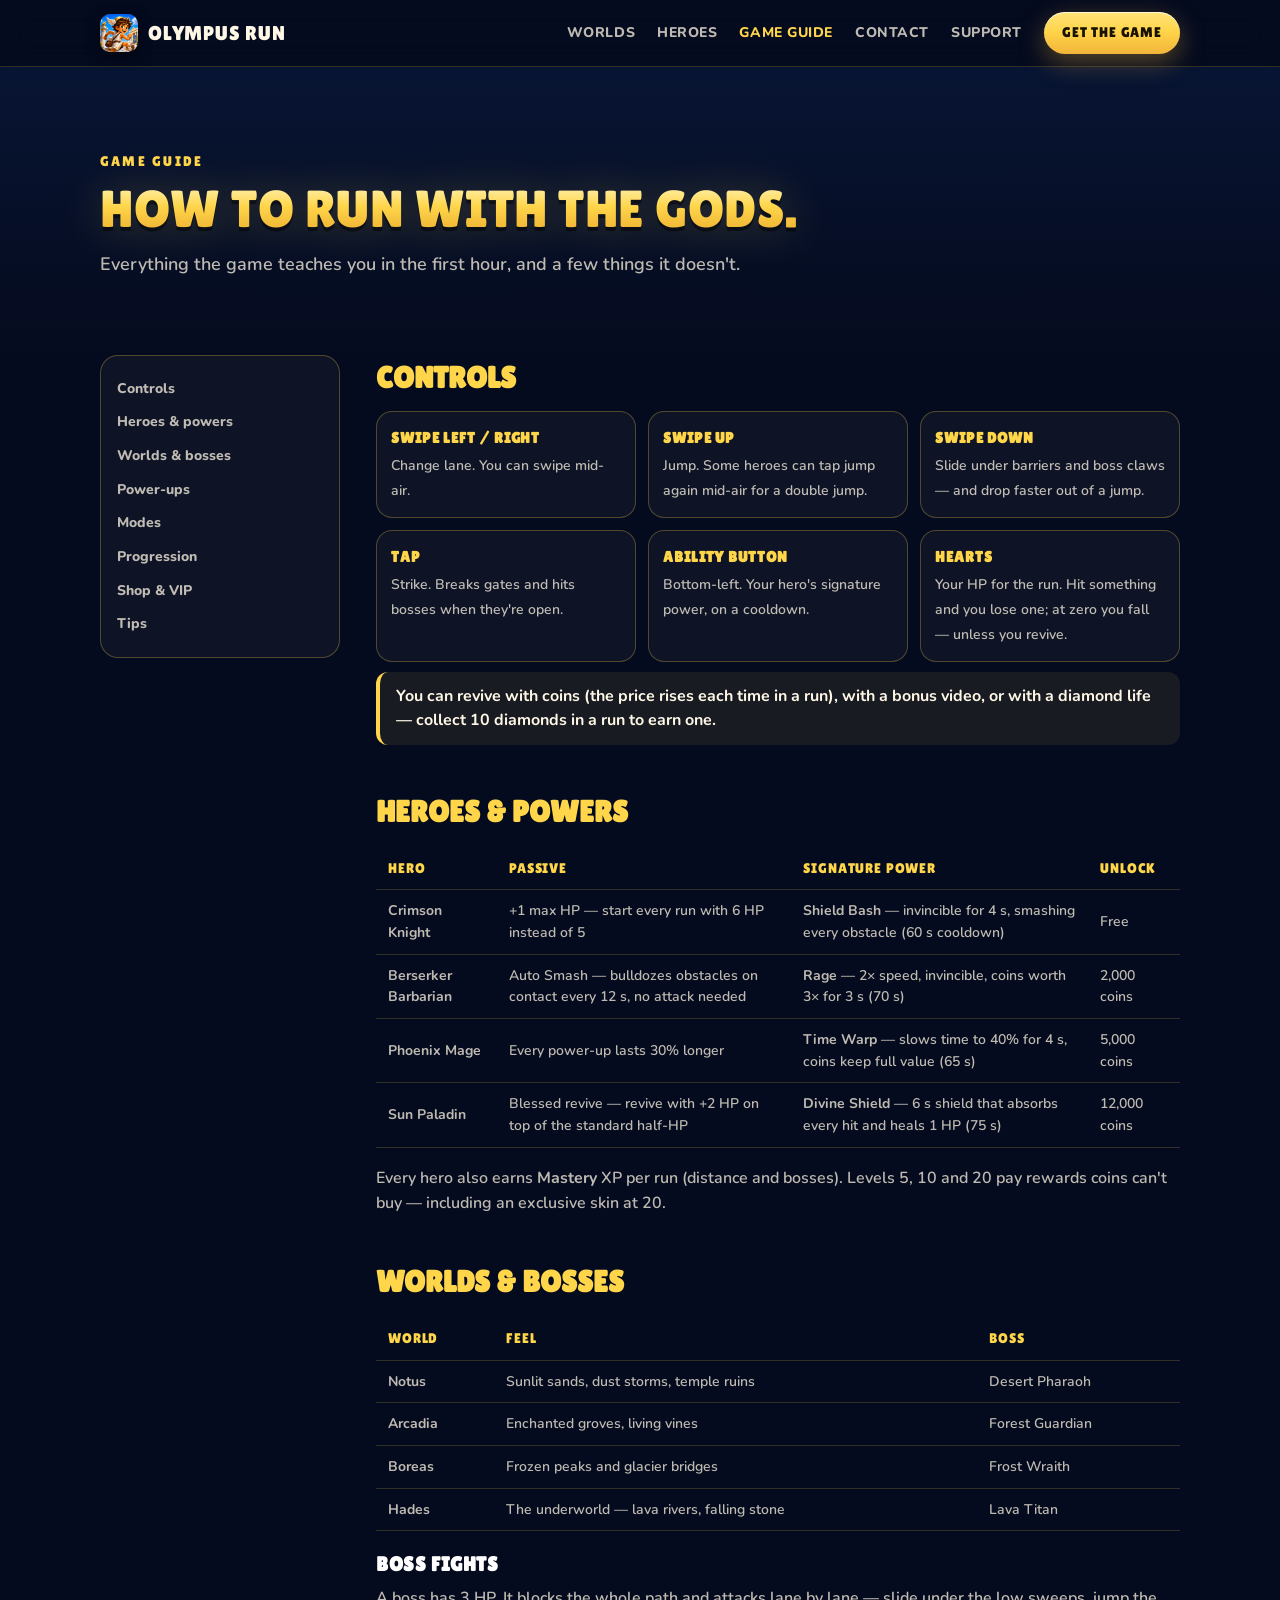
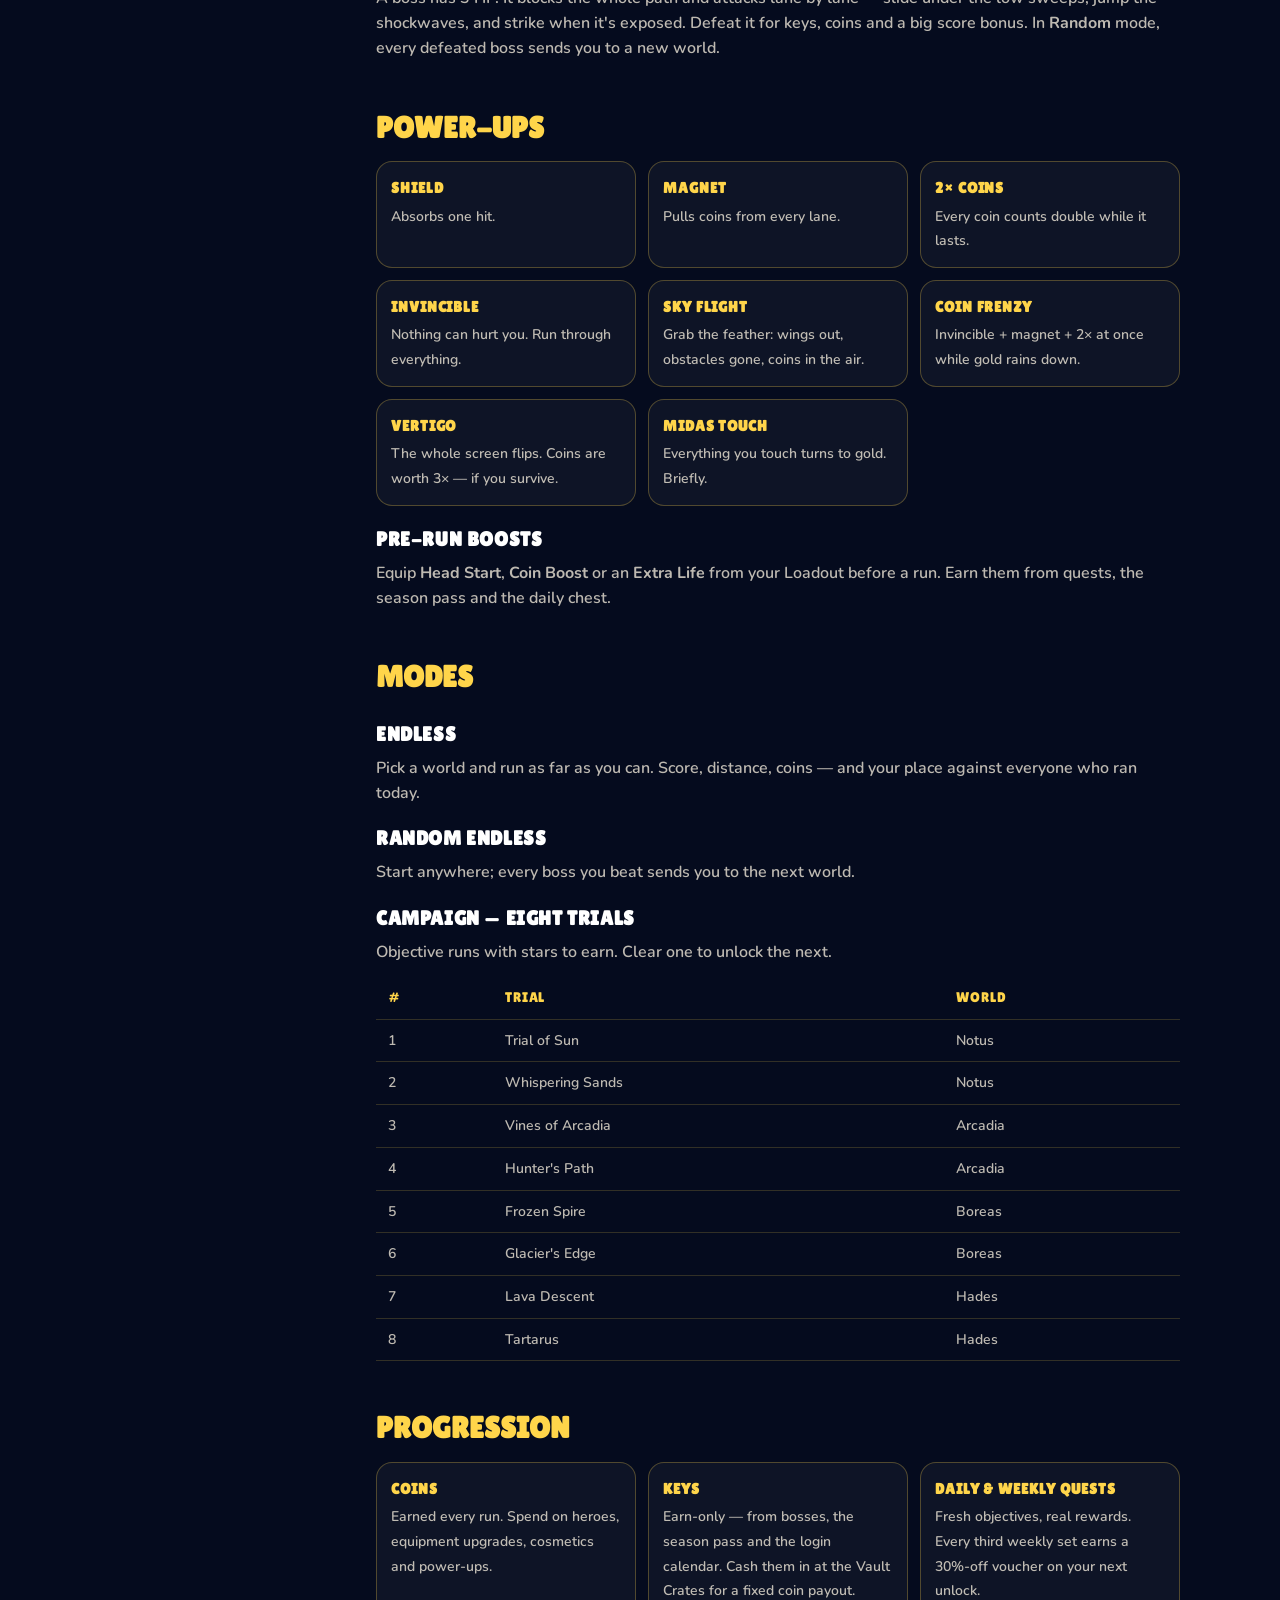
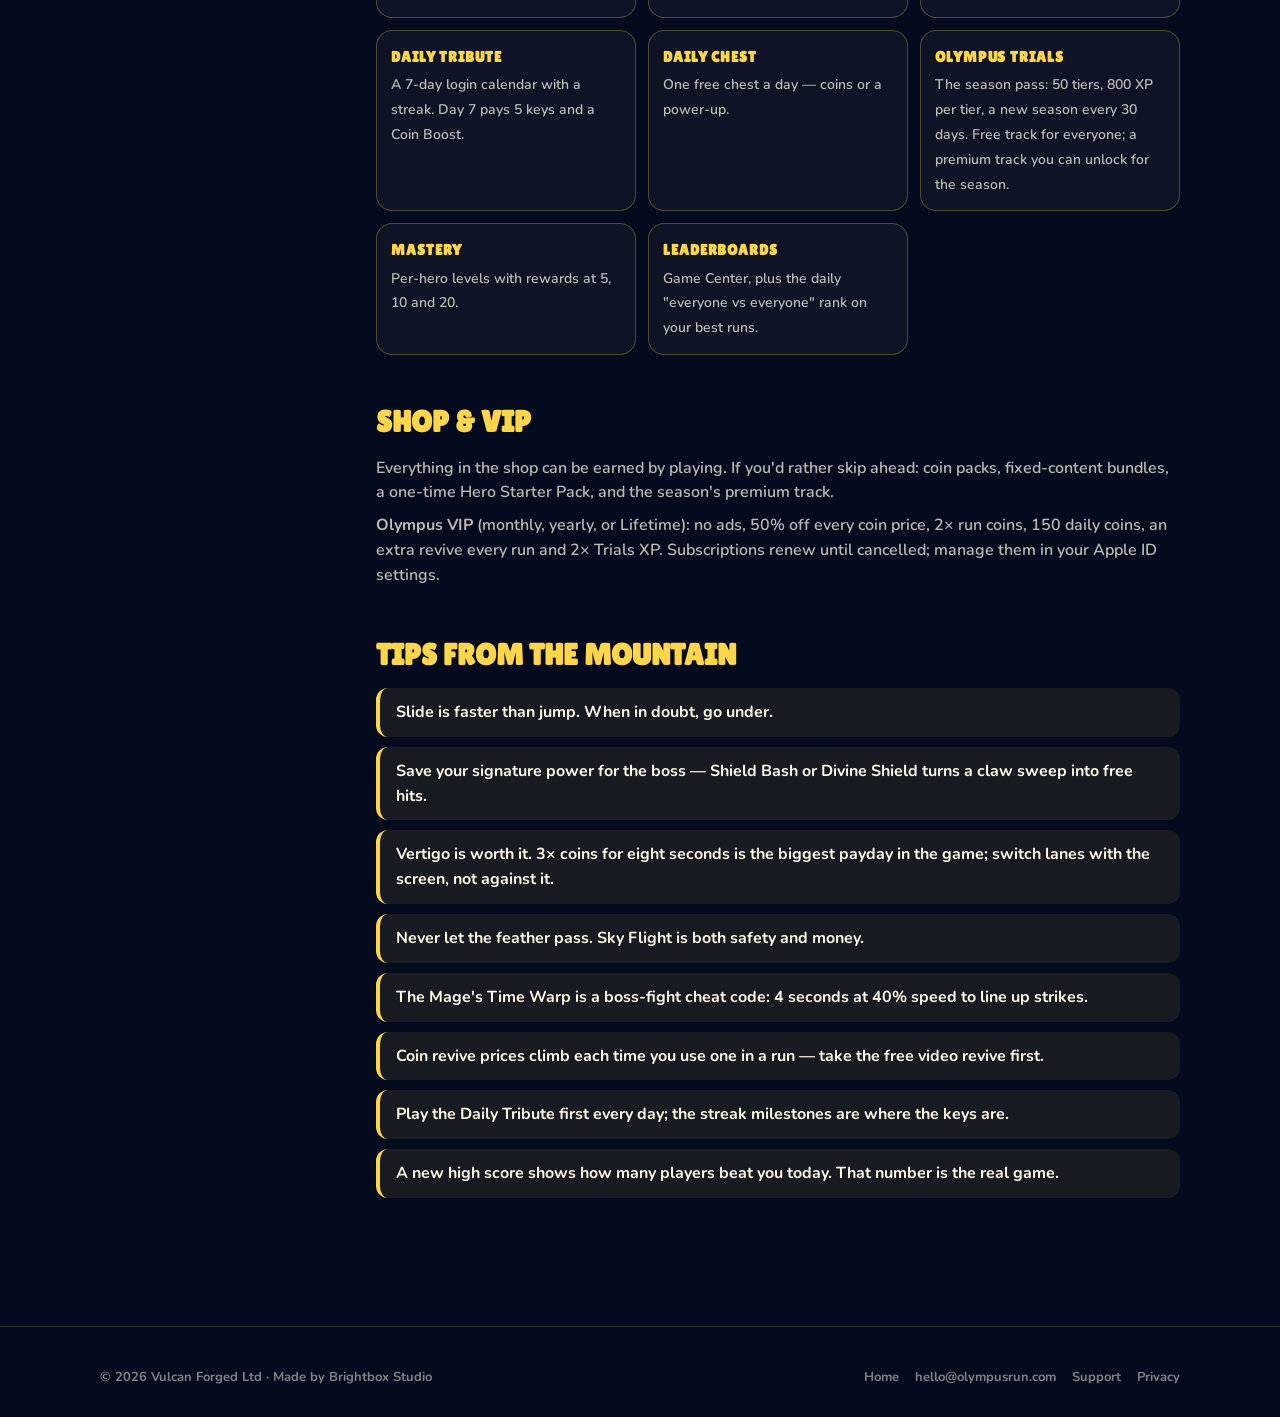
==== commit 82f9f86c: "site: live on the App Store — CTAs link to the listing, Smart App Banner, readable nav button, hones" ====
--- a/guide.html
+++ b/guide.html
@@ -9,6 +9,7 @@
 <link rel="preconnect" href="https://fonts.googleapis.com">
 <link rel="preconnect" href="https://fonts.gstatic.com" crossorigin>
 <link href="https://fonts.googleapis.com/css2?family=Lilita+One&family=Nunito:wght@600;700;800;900&display=swap" rel="stylesheet">
+<meta name="apple-itunes-app" content="app-id=6767585500">
 <link rel="canonical" href="https://olympusrun.com/guide">
 <link rel="stylesheet" href="style.css">
 </head>
@@ -23,7 +24,7 @@
       <a class="on" href="/guide">Game guide</a>
       <a href="mailto:hello@olympusrun.com">Contact</a>
       <a href="https://jamie323.github.io/brightbox-studio/support.html">Support</a>
-      <a class="btn btn-gold" href="/#get">Get the game</a>
+      <a class="btn btn-gold" href="https://apps.apple.com/app/id6767585500">Get the game</a>
     </div>
   </div>
 </nav>
--- a/style.css
+++ b/style.css
@@ -23,8 +23,8 @@
 .brand { display: flex; align-items: center; gap: 10px; color: var(--text); font-family: var(--display); font-size: 20px; text-transform: uppercase; letter-spacing: 0.04em; }
 .brand img { width: 38px; height: 38px; border-radius: 10px; box-shadow: 0 4px 14px rgba(0,0,0,0.5); }
 .links { display: flex; gap: 22px; align-items: center; }
-.links a { color: var(--muted); font-weight: 800; font-size: 14px; letter-spacing: 0.04em; text-transform: uppercase; }
-.links a:hover, .links a.on { color: var(--gold); }
+.links a:not(.btn) { color: var(--muted); font-weight: 800; font-size: 14px; letter-spacing: 0.04em; text-transform: uppercase; }
+.links a:not(.btn):hover, .links a.on { color: var(--gold); }
 .btn { display: inline-flex; align-items: center; gap: 9px; padding: 14px 24px; border-radius: 999px; font-family: var(--display); font-size: 17px; letter-spacing: 0.06em; text-transform: uppercase; transition: transform .15s, box-shadow .15s, filter .15s; white-space: nowrap; }
 .btn-gold { background: linear-gradient(180deg, #ffe37a 0%, var(--gold) 45%, var(--gold-2) 100%); color: #1a1200; box-shadow: 0 8px 26px rgba(242,181,58,0.35), inset 0 1px 0 rgba(255,255,255,0.7); }
 .btn-gold:hover { transform: translateY(-2px); filter: brightness(1.05); }
@@ -51,9 +51,6 @@
 .hero-art img { width: min(380px, 80vw); filter: drop-shadow(0 30px 40px rgba(0,0,0,0.65)); animation: bob 4.5s ease-in-out infinite; }
 @keyframes bob { 0%, 100% { transform: translateY(0) rotate(-1deg); } 50% { transform: translateY(-14px) rotate(1deg); } }
 .hero-art .ring { position: absolute; width: 360px; height: 360px; border-radius: 50%; background: radial-gradient(circle, rgba(255,213,74,0.35) 0%, rgba(255,213,74,0) 70%); filter: blur(8px); }
-.coming { display: inline-flex; align-items: center; gap: 10px; }
-.coming .pulse { width: 10px; height: 10px; border-radius: 50%; background: var(--leaf); box-shadow: 0 0 0 0 rgba(110,227,154,0.7); animation: pulse 1.8s infinite; }
-@keyframes pulse { 0% { box-shadow: 0 0 0 0 rgba(110,227,154,0.7); } 70% { box-shadow: 0 0 0 12px rgba(110,227,154,0); } 100% { box-shadow: 0 0 0 0 rgba(110,227,154,0); } }
 
 /* ── Ticker ── */
 .ticker { background: linear-gradient(90deg, var(--gold-deep), var(--gold), var(--gold-deep)); color: #1a1200; overflow: hidden; white-space: nowrap; font-family: var(--display); font-size: 15px; letter-spacing: 0.12em; text-transform: uppercase; padding: 9px 0; }
@@ -165,7 +162,8 @@
 /* Footer */
 footer { padding: 40px 0 30px; border-top: 1px solid rgba(255,213,74,0.18); color: var(--dim); font-size: 13px; font-weight: 700; }
 footer .wrap { display: flex; justify-content: space-between; gap: 16px; flex-wrap: wrap; align-items: center; }
-footer a { color: var(--dim); margin-left: 16px; }
+footer a { color: var(--dim); white-space: nowrap; }
+footer .wrap > div:last-child { display: flex; flex-wrap: wrap; gap: 8px 16px; }
 footer a:hover { color: var(--gold); }
 
 @media (max-width: 860px) {
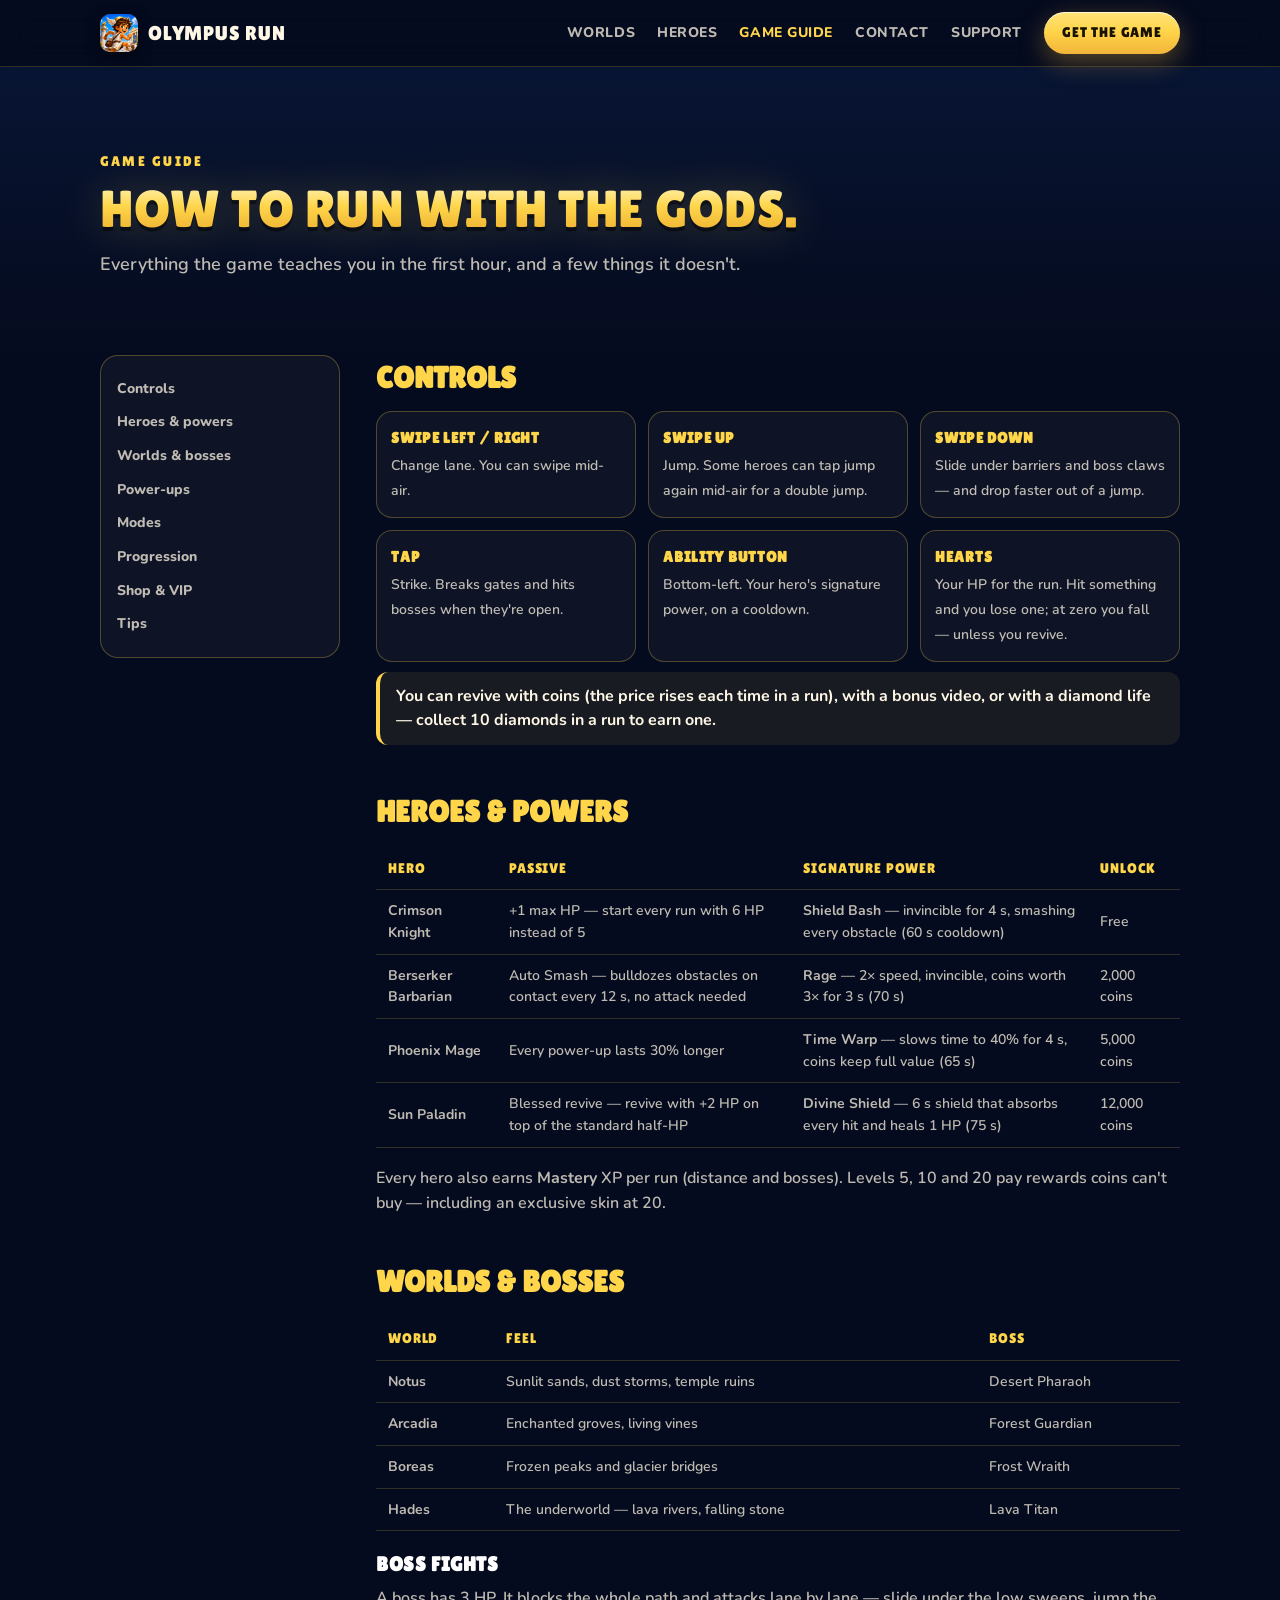
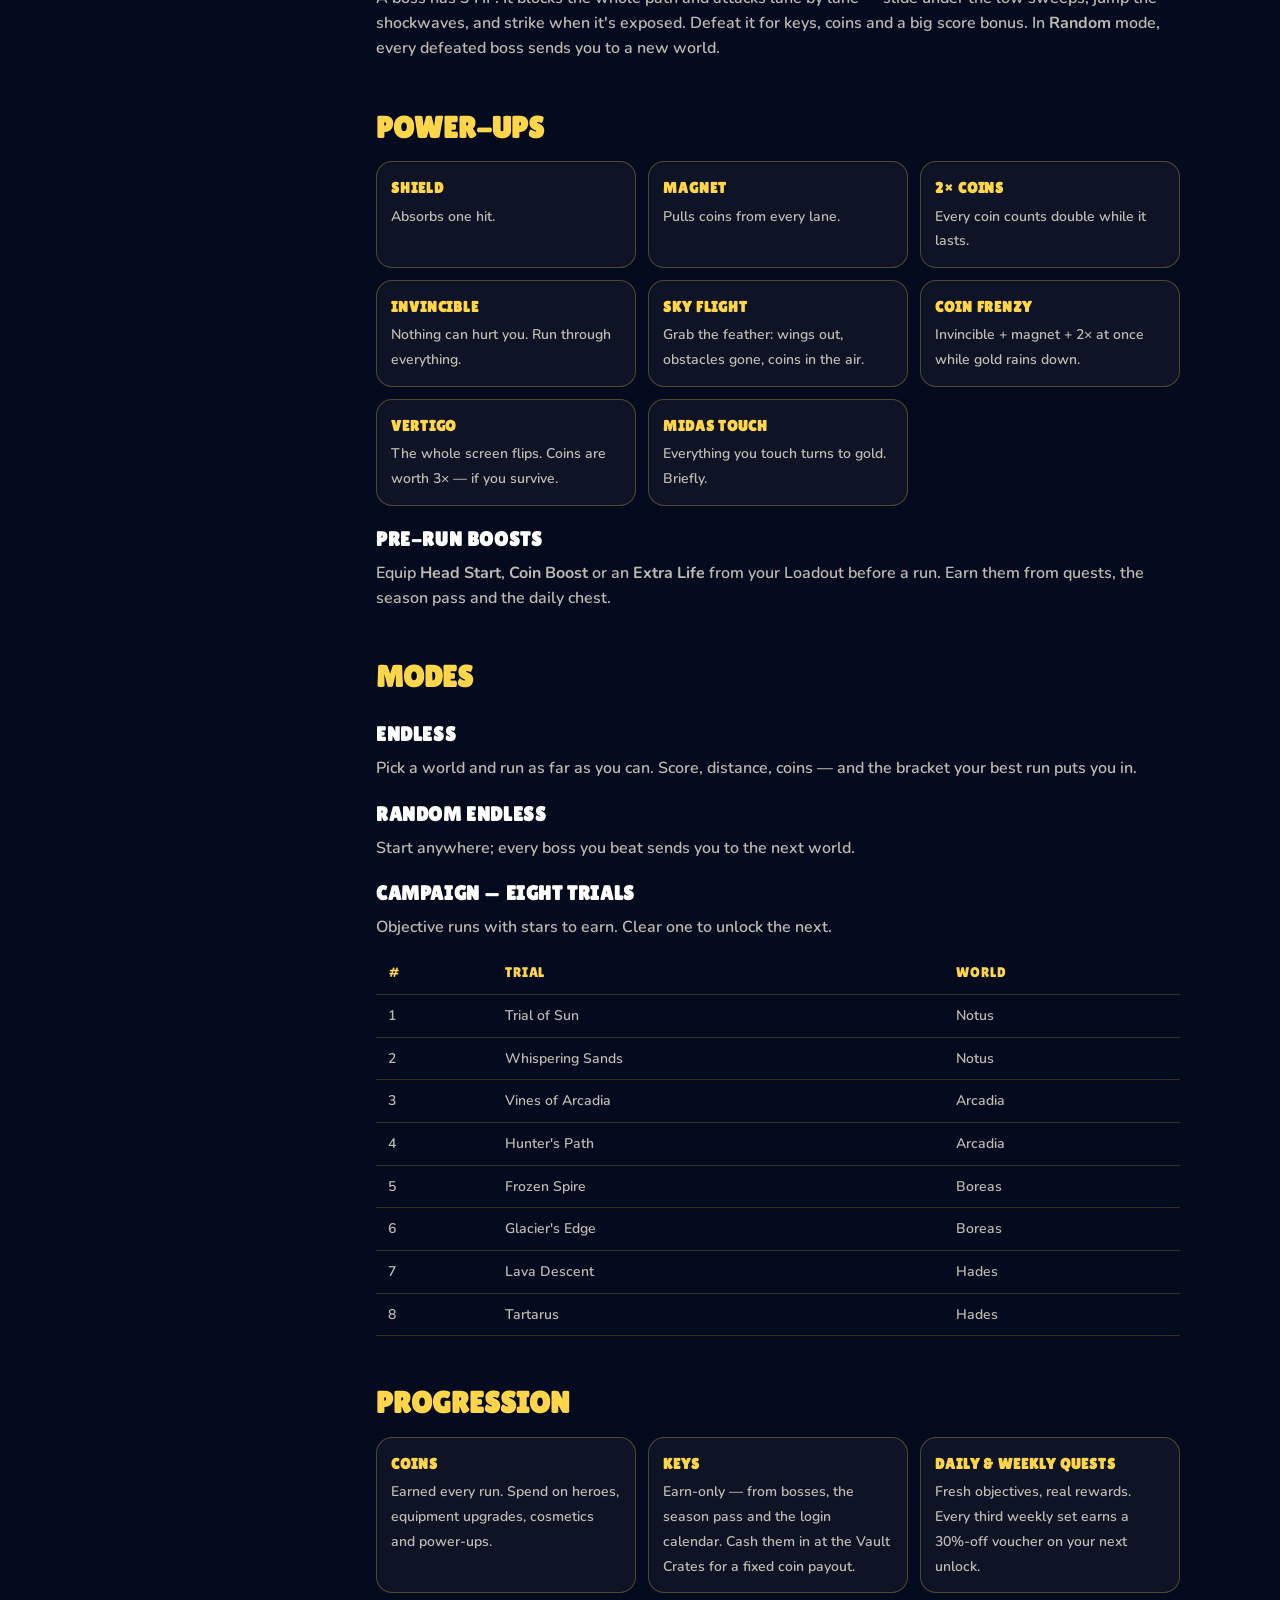
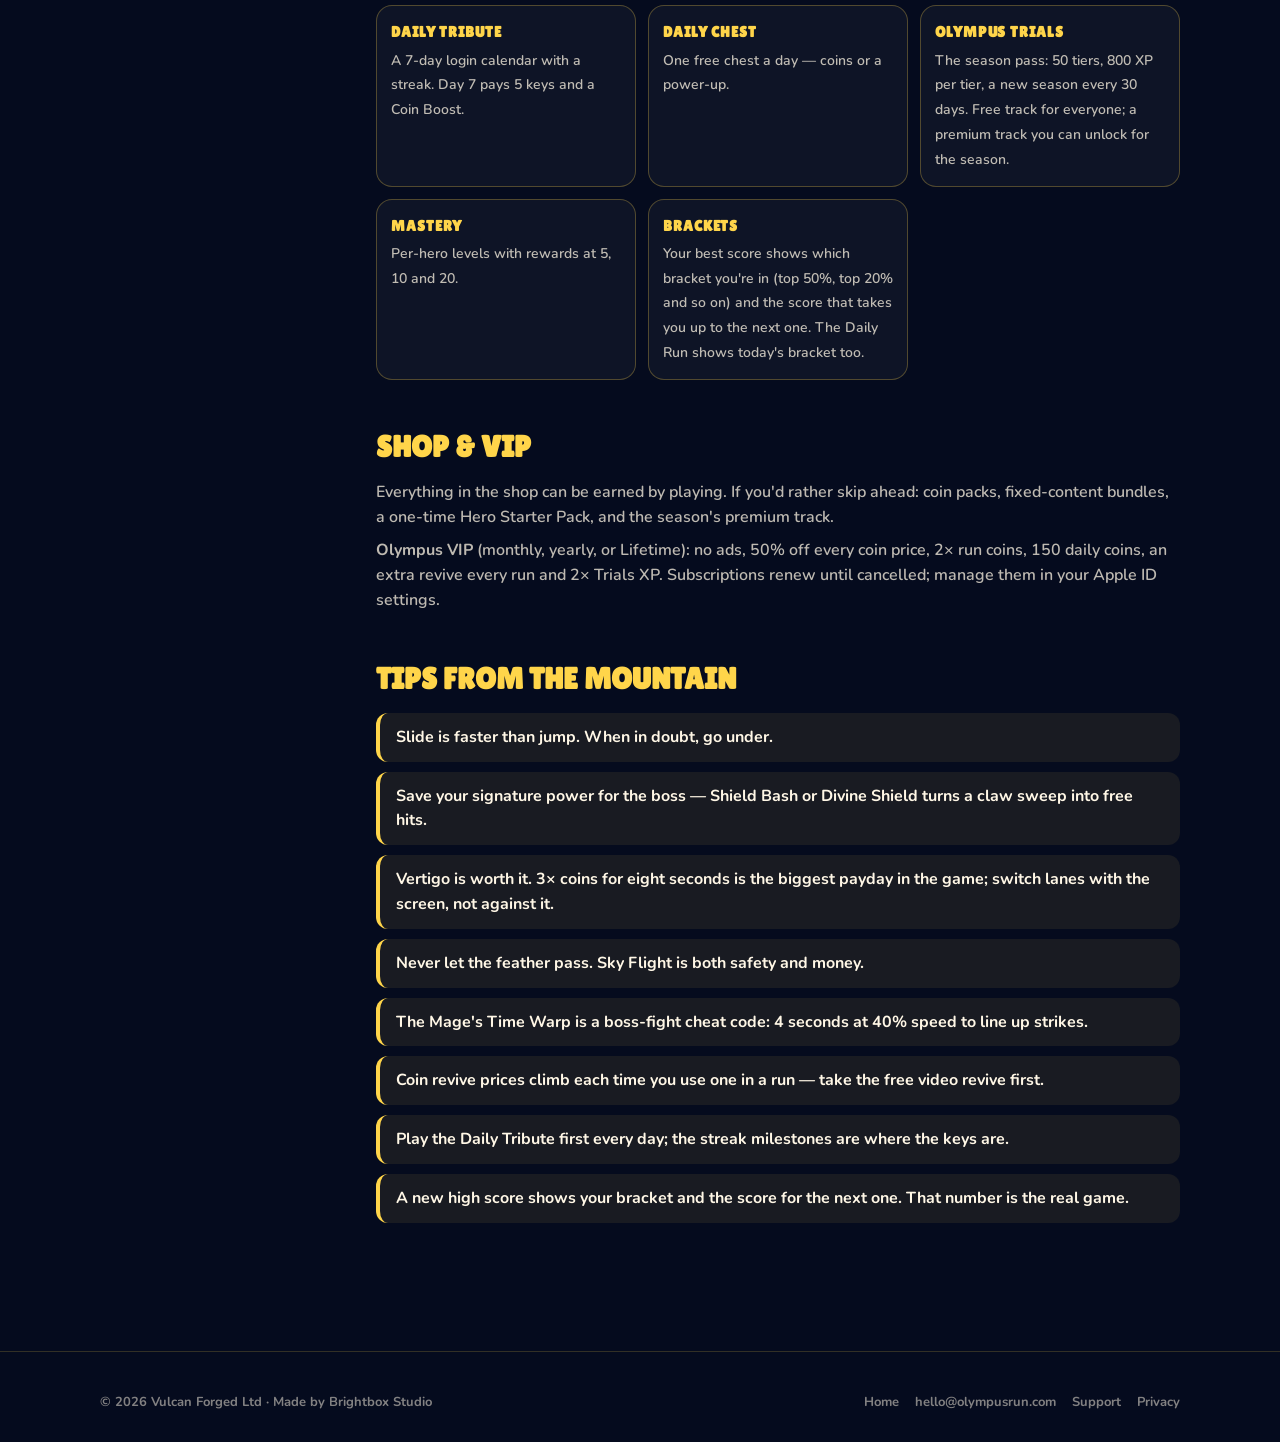
==== commit 26da2a51: "site: no player-count hints — brackets copy, drop 'real player quotes' + 'everyone who ran today' + " ====
--- a/guide.html
+++ b/guide.html
@@ -24,7 +24,7 @@
       <a class="on" href="/guide">Game guide</a>
       <a href="mailto:hello@olympusrun.com">Contact</a>
       <a href="https://jamie323.github.io/brightbox-studio/support.html">Support</a>
-      <a class="btn btn-gold" href="https://apps.apple.com/app/id6767585500">Get the game</a>
+      <a class="btn btn-gold" href="https://apps.apple.com/app/apple-store/id6767585500?pt=123002929&amp;mt=8&amp;ct=website">Get the game</a>
     </div>
   </div>
 </nav>
@@ -101,7 +101,7 @@
       <div class="gsec" id="modes">
         <h2>Modes</h2>
         <h3>Endless</h3>
-        <p>Pick a world and run as far as you can. Score, distance, coins — and your place against everyone who ran today.</p>
+        <p>Pick a world and run as far as you can. Score, distance, coins — and the bracket your best run puts you in.</p>
         <h3>Random Endless</h3>
         <p>Start anywhere; every boss you beat sends you to the next world.</p>
         <h3>Campaign — eight trials</h3>
@@ -129,7 +129,7 @@
           <div class="tile"><b>Daily chest</b><span>One free chest a day — coins or a power-up.</span></div>
           <div class="tile"><b>Olympus Trials</b><span>The season pass: 50 tiers, 800 XP per tier, a new season every 30 days. Free track for everyone; a premium track you can unlock for the season.</span></div>
           <div class="tile"><b>Mastery</b><span>Per-hero levels with rewards at 5, 10 and 20.</span></div>
-          <div class="tile"><b>Leaderboards</b><span>Game Center, plus the daily "everyone vs everyone" rank on your best runs.</span></div>
+          <div class="tile"><b>Brackets</b><span>Your best score shows which bracket you're in (top 50%, top 20% and so on) and the score that takes you up to the next one. The Daily Run shows today's bracket too.</span></div>
         </div>
       </div>
 
@@ -148,7 +148,7 @@
         <div class="tip">The Mage's Time Warp is a boss-fight cheat code: 4 seconds at 40% speed to line up strikes.</div>
         <div class="tip">Coin revive prices climb each time you use one in a run — take the free video revive first.</div>
         <div class="tip">Play the Daily Tribute first every day; the streak milestones are where the keys are.</div>
-        <div class="tip">A new high score shows how many players beat you today. That number is the real game.</div>
+        <div class="tip">A new high score shows your bracket and the score for the next one. That number is the real game.</div>
       </div>
 
     </div>
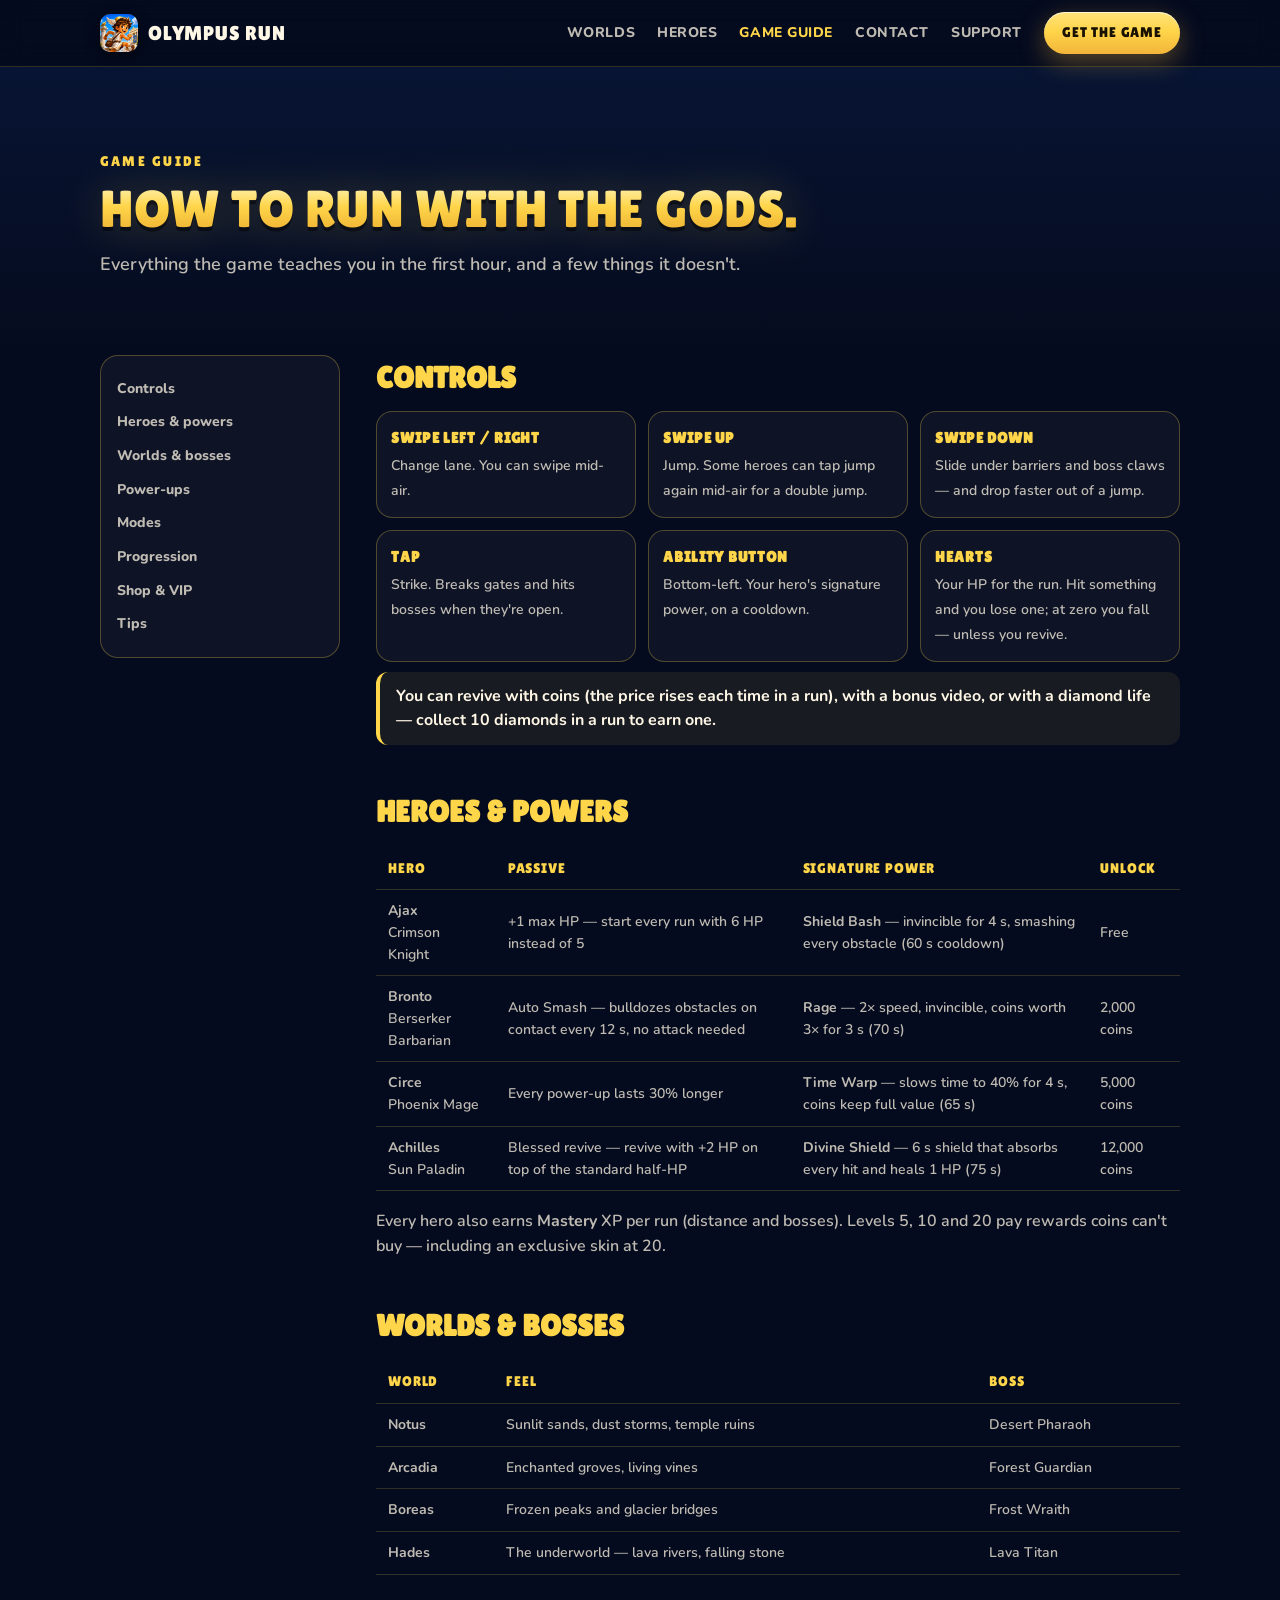
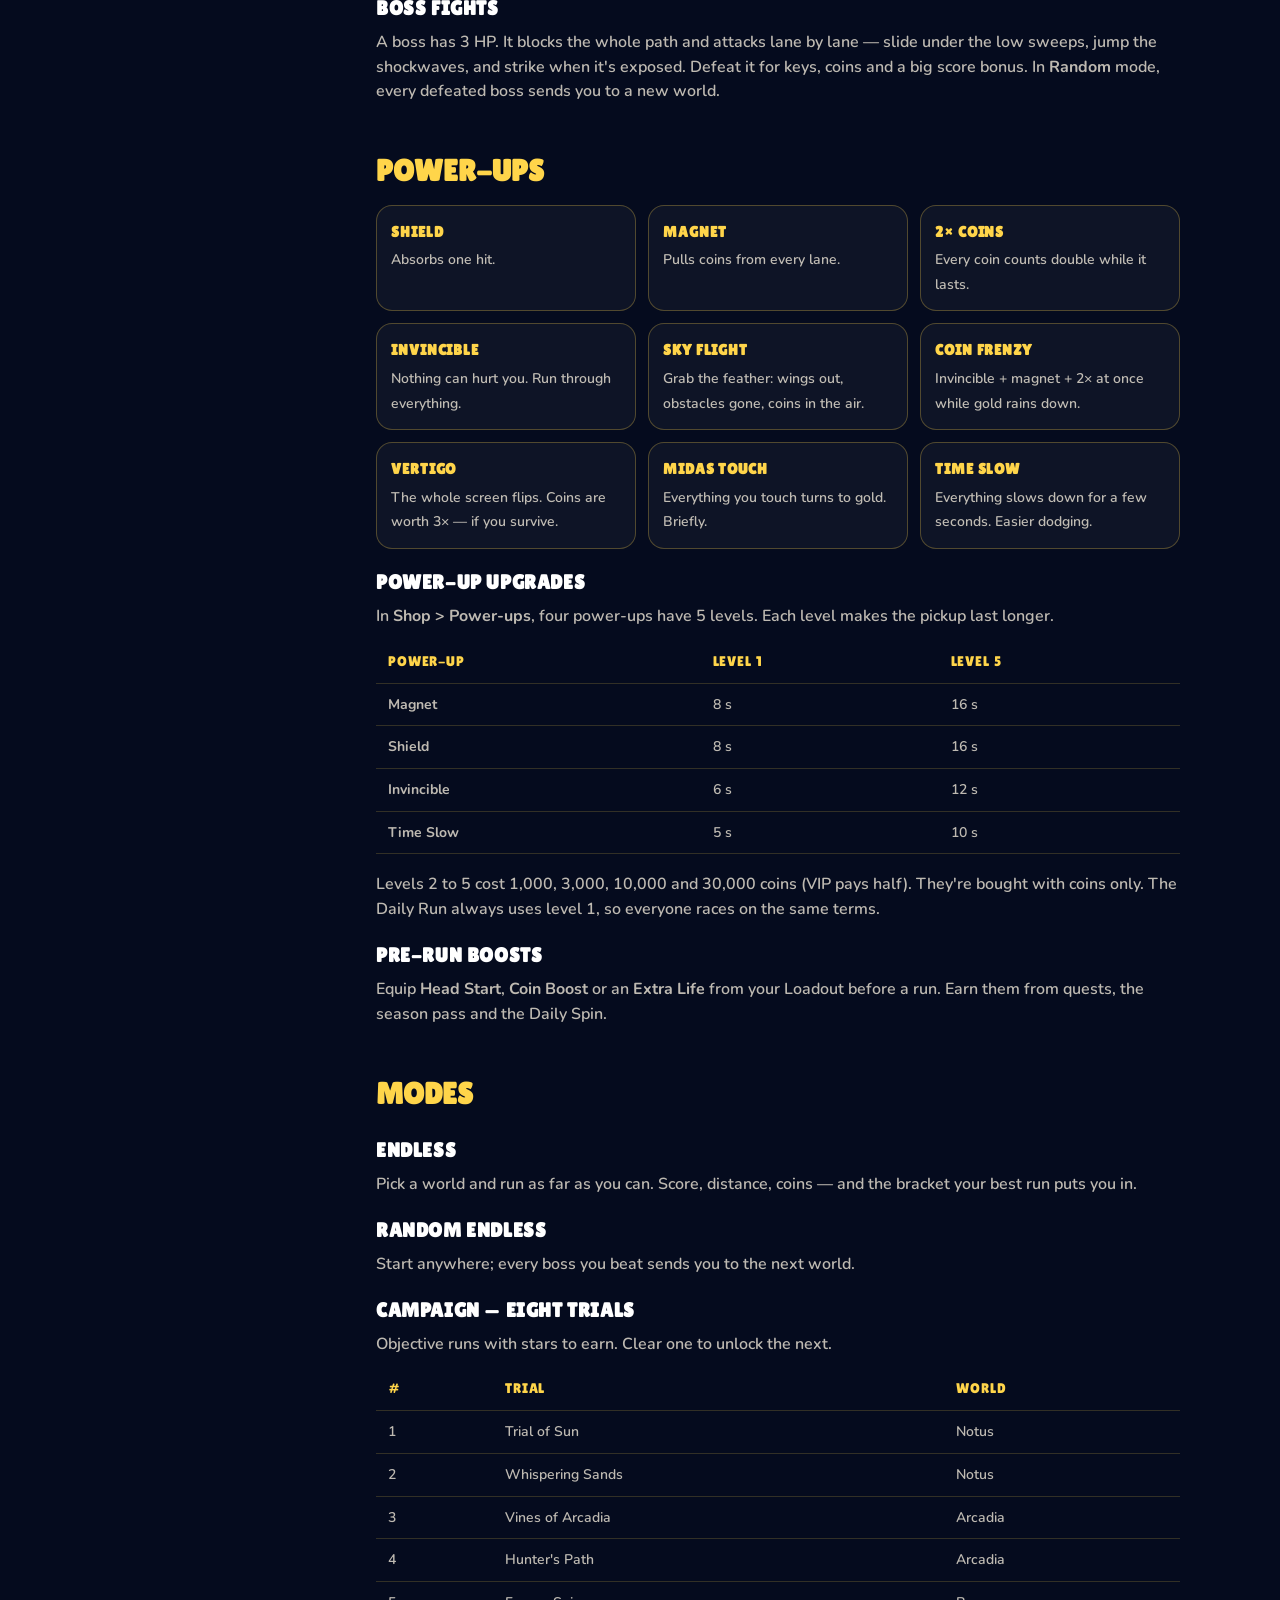
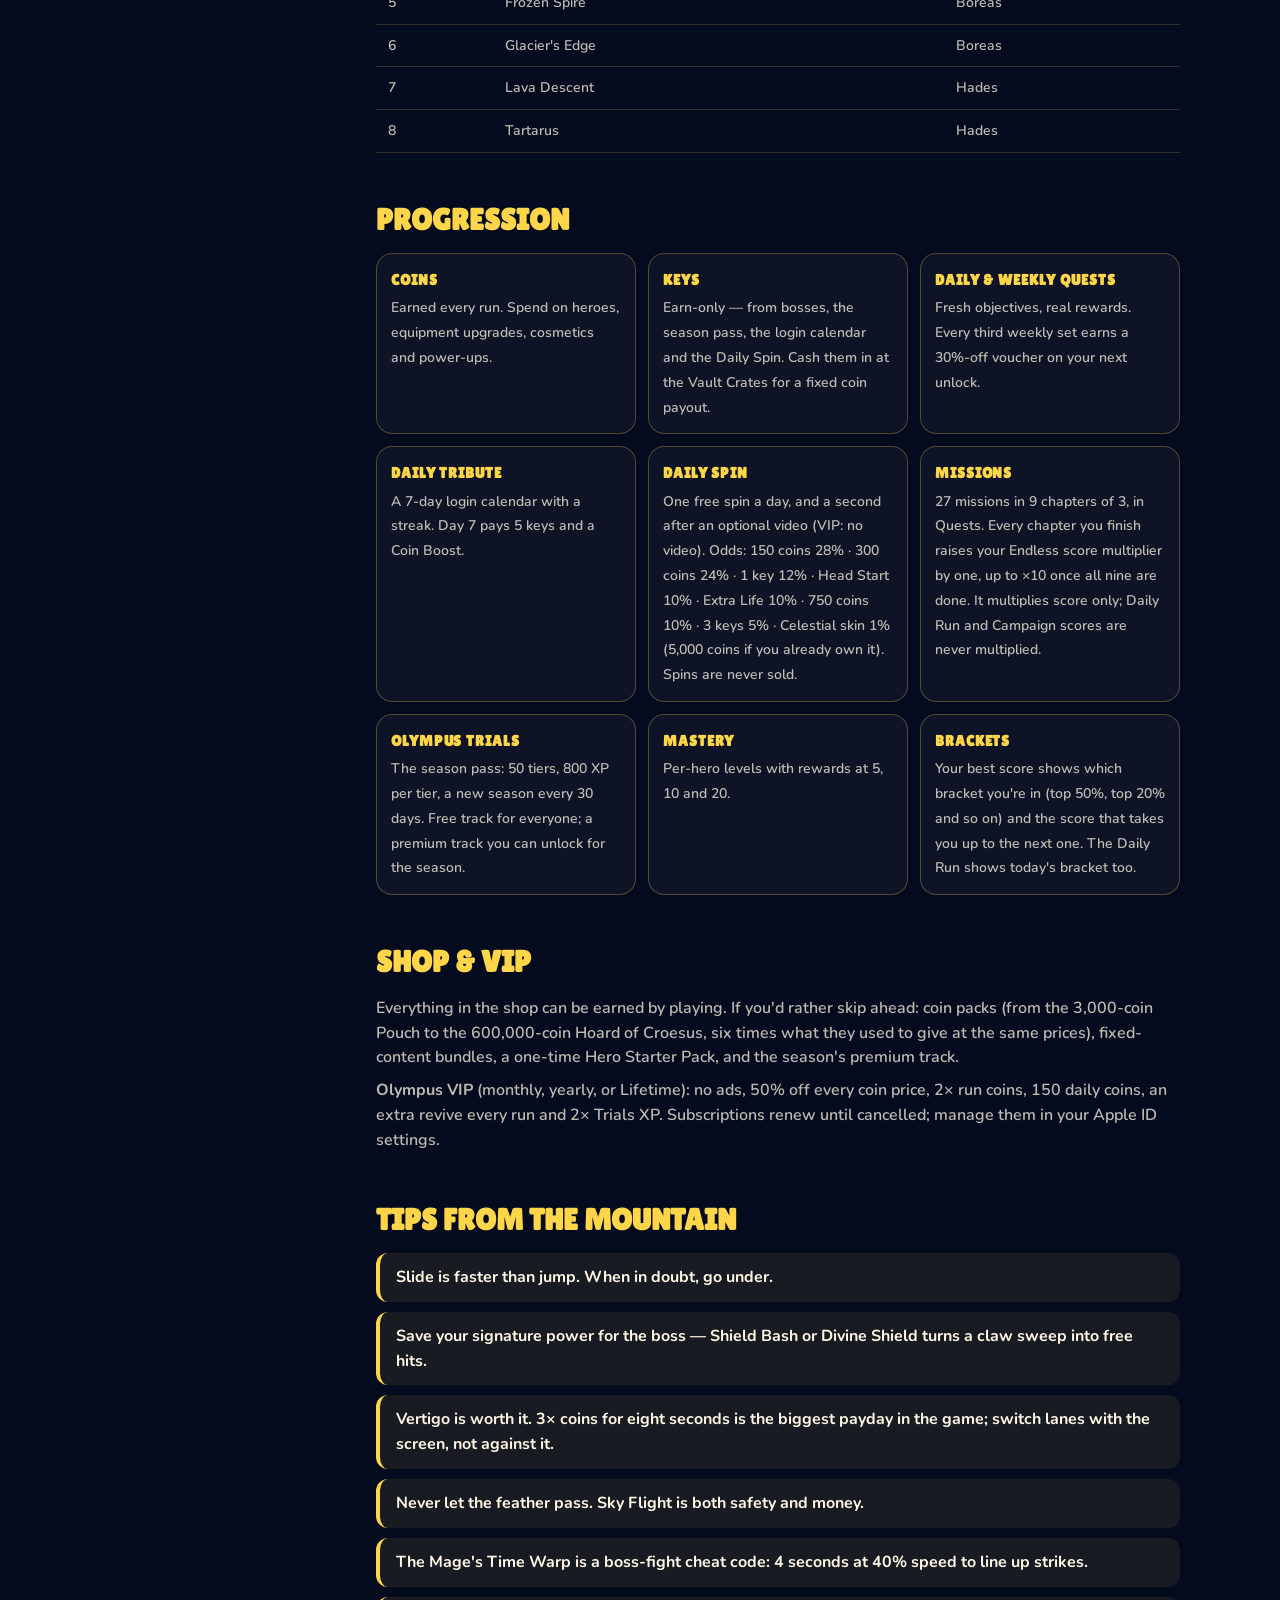
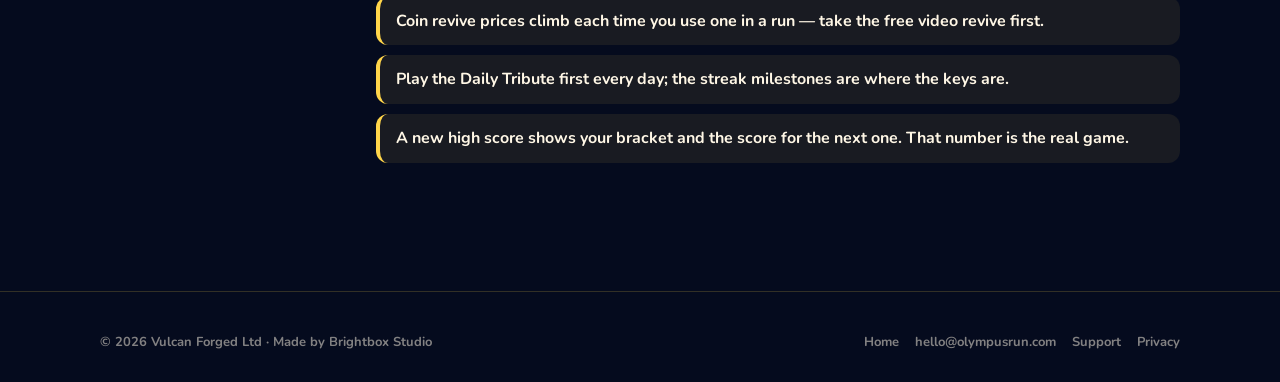
==== commit 33afbc7a: "site: 1.0.7 — Daily Spin, 27 missions up to x10, power-up upgrades, hero names, x6 coin packs Co-Aut" ====
--- a/guide.html
+++ b/guide.html
@@ -61,10 +61,10 @@
         <h2>Heroes &amp; powers</h2>
         <table class="g">
           <tr><th>Hero</th><th>Passive</th><th>Signature power</th><th>Unlock</th></tr>
-          <tr><td><b>Crimson Knight</b></td><td>+1 max HP — start every run with 6 HP instead of 5</td><td><b>Shield Bash</b> — invincible for 4 s, smashing every obstacle (60 s cooldown)</td><td>Free</td></tr>
-          <tr><td><b>Berserker Barbarian</b></td><td>Auto Smash — bulldozes obstacles on contact every 12 s, no attack needed</td><td><b>Rage</b> — 2× speed, invincible, coins worth 3× for 3 s (70 s)</td><td>2,000 coins</td></tr>
-          <tr><td><b>Phoenix Mage</b></td><td>Every power-up lasts 30% longer</td><td><b>Time Warp</b> — slows time to 40% for 4 s, coins keep full value (65 s)</td><td>5,000 coins</td></tr>
-          <tr><td><b>Sun Paladin</b></td><td>Blessed revive — revive with +2 HP on top of the standard half-HP</td><td><b>Divine Shield</b> — 6 s shield that absorbs every hit and heals 1 HP (75 s)</td><td>12,000 coins</td></tr>
+          <tr><td><b>Ajax</b><br>Crimson Knight</td><td>+1 max HP — start every run with 6 HP instead of 5</td><td><b>Shield Bash</b> — invincible for 4 s, smashing every obstacle (60 s cooldown)</td><td>Free</td></tr>
+          <tr><td><b>Bronto</b><br>Berserker Barbarian</td><td>Auto Smash — bulldozes obstacles on contact every 12 s, no attack needed</td><td><b>Rage</b> — 2× speed, invincible, coins worth 3× for 3 s (70 s)</td><td>2,000 coins</td></tr>
+          <tr><td><b>Circe</b><br>Phoenix Mage</td><td>Every power-up lasts 30% longer</td><td><b>Time Warp</b> — slows time to 40% for 4 s, coins keep full value (65 s)</td><td>5,000 coins</td></tr>
+          <tr><td><b>Achilles</b><br>Sun Paladin</td><td>Blessed revive — revive with +2 HP on top of the standard half-HP</td><td><b>Divine Shield</b> — 6 s shield that absorbs every hit and heals 1 HP (75 s)</td><td>12,000 coins</td></tr>
         </table>
         <p>Every hero also earns <strong>Mastery</strong> XP per run (distance and bosses). Levels 5, 10 and 20 pay rewards coins can't buy — including an exclusive skin at 20.</p>
       </div>
@@ -93,9 +93,20 @@
           <div class="tile"><b>Coin Frenzy</b><span>Invincible + magnet + 2× at once while gold rains down.</span></div>
           <div class="tile"><b>Vertigo</b><span>The whole screen flips. Coins are worth 3× — if you survive.</span></div>
           <div class="tile"><b>Midas Touch</b><span>Everything you touch turns to gold. Briefly.</span></div>
+          <div class="tile"><b>Time Slow</b><span>Everything slows down for a few seconds. Easier dodging.</span></div>
         </div>
+        <h3>Power-up upgrades</h3>
+        <p>In <strong>Shop &gt; Power-ups</strong>, four power-ups have 5 levels. Each level makes the pickup last longer.</p>
+        <table class="g">
+          <tr><th>Power-up</th><th>Level 1</th><th>Level 5</th></tr>
+          <tr><td><b>Magnet</b></td><td>8 s</td><td>16 s</td></tr>
+          <tr><td><b>Shield</b></td><td>8 s</td><td>16 s</td></tr>
+          <tr><td><b>Invincible</b></td><td>6 s</td><td>12 s</td></tr>
+          <tr><td><b>Time Slow</b></td><td>5 s</td><td>10 s</td></tr>
+        </table>
+        <p>Levels 2 to 5 cost 1,000, 3,000, 10,000 and 30,000 coins (VIP pays half). They're bought with coins only. The Daily Run always uses level 1, so everyone races on the same terms.</p>
         <h3>Pre-run boosts</h3>
-        <p>Equip <strong>Head Start</strong>, <strong>Coin Boost</strong> or an <strong>Extra Life</strong> from your Loadout before a run. Earn them from quests, the season pass and the daily chest.</p>
+        <p>Equip <strong>Head Start</strong>, <strong>Coin Boost</strong> or an <strong>Extra Life</strong> from your Loadout before a run. Earn them from quests, the season pass and the Daily Spin.</p>
       </div>
 
       <div class="gsec" id="modes">
@@ -123,10 +134,11 @@
         <h2>Progression</h2>
         <div class="grid2">
           <div class="tile"><b>Coins</b><span>Earned every run. Spend on heroes, equipment upgrades, cosmetics and power-ups.</span></div>
-          <div class="tile"><b>Keys</b><span>Earn-only — from bosses, the season pass and the login calendar. Cash them in at the Vault Crates for a fixed coin payout.</span></div>
+          <div class="tile"><b>Keys</b><span>Earn-only — from bosses, the season pass, the login calendar and the Daily Spin. Cash them in at the Vault Crates for a fixed coin payout.</span></div>
           <div class="tile"><b>Daily &amp; weekly quests</b><span>Fresh objectives, real rewards. Every third weekly set earns a 30%-off voucher on your next unlock.</span></div>
           <div class="tile"><b>Daily Tribute</b><span>A 7-day login calendar with a streak. Day 7 pays 5 keys and a Coin Boost.</span></div>
-          <div class="tile"><b>Daily chest</b><span>One free chest a day — coins or a power-up.</span></div>
+          <div class="tile"><b>Daily Spin</b><span>One free spin a day, and a second after an optional video (VIP: no video). Odds: 150 coins 28% · 300 coins 24% · 1 key 12% · Head Start 10% · Extra Life 10% · 750 coins 10% · 3 keys 5% · Celestial skin 1% (5,000 coins if you already own it). Spins are never sold.</span></div>
+          <div class="tile"><b>Missions</b><span>27 missions in 9 chapters of 3, in Quests. Every chapter you finish raises your Endless score multiplier by one, up to ×10 once all nine are done. It multiplies score only; Daily Run and Campaign scores are never multiplied.</span></div>
           <div class="tile"><b>Olympus Trials</b><span>The season pass: 50 tiers, 800 XP per tier, a new season every 30 days. Free track for everyone; a premium track you can unlock for the season.</span></div>
           <div class="tile"><b>Mastery</b><span>Per-hero levels with rewards at 5, 10 and 20.</span></div>
           <div class="tile"><b>Brackets</b><span>Your best score shows which bracket you're in (top 50%, top 20% and so on) and the score that takes you up to the next one. The Daily Run shows today's bracket too.</span></div>
@@ -135,7 +147,7 @@
 
       <div class="gsec" id="shop">
         <h2>Shop &amp; VIP</h2>
-        <p>Everything in the shop can be earned by playing. If you'd rather skip ahead: coin packs, fixed-content bundles, a one-time Hero Starter Pack, and the season's premium track.</p>
+        <p>Everything in the shop can be earned by playing. If you'd rather skip ahead: coin packs (from the 3,000-coin Pouch to the 600,000-coin Hoard of Croesus, six times what they used to give at the same prices), fixed-content bundles, a one-time Hero Starter Pack, and the season's premium track.</p>
         <p><strong>Olympus VIP</strong> (monthly, yearly, or Lifetime): no ads, 50% off every coin price, 2× run coins, 150 daily coins, an extra revive every run and 2× Trials XP. Subscriptions renew until cancelled; manage them in your Apple ID settings.</p>
       </div>
 
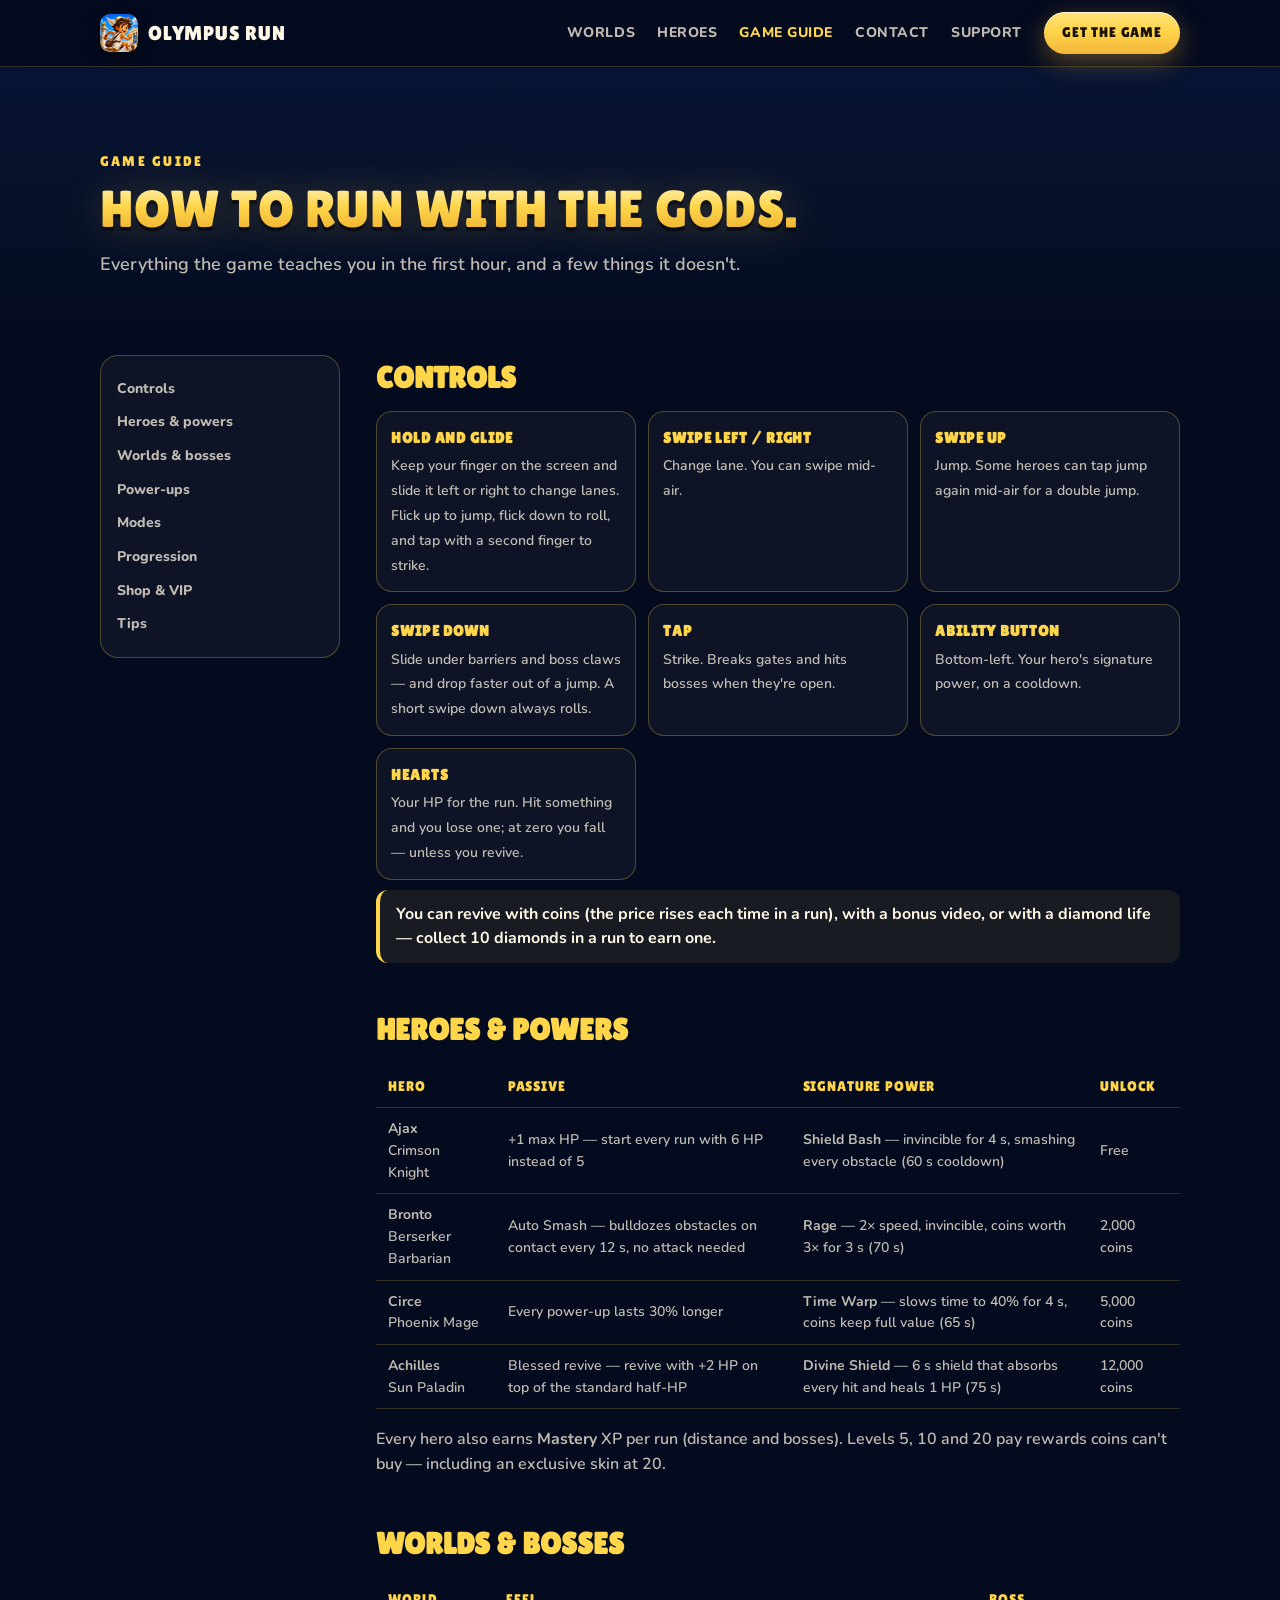
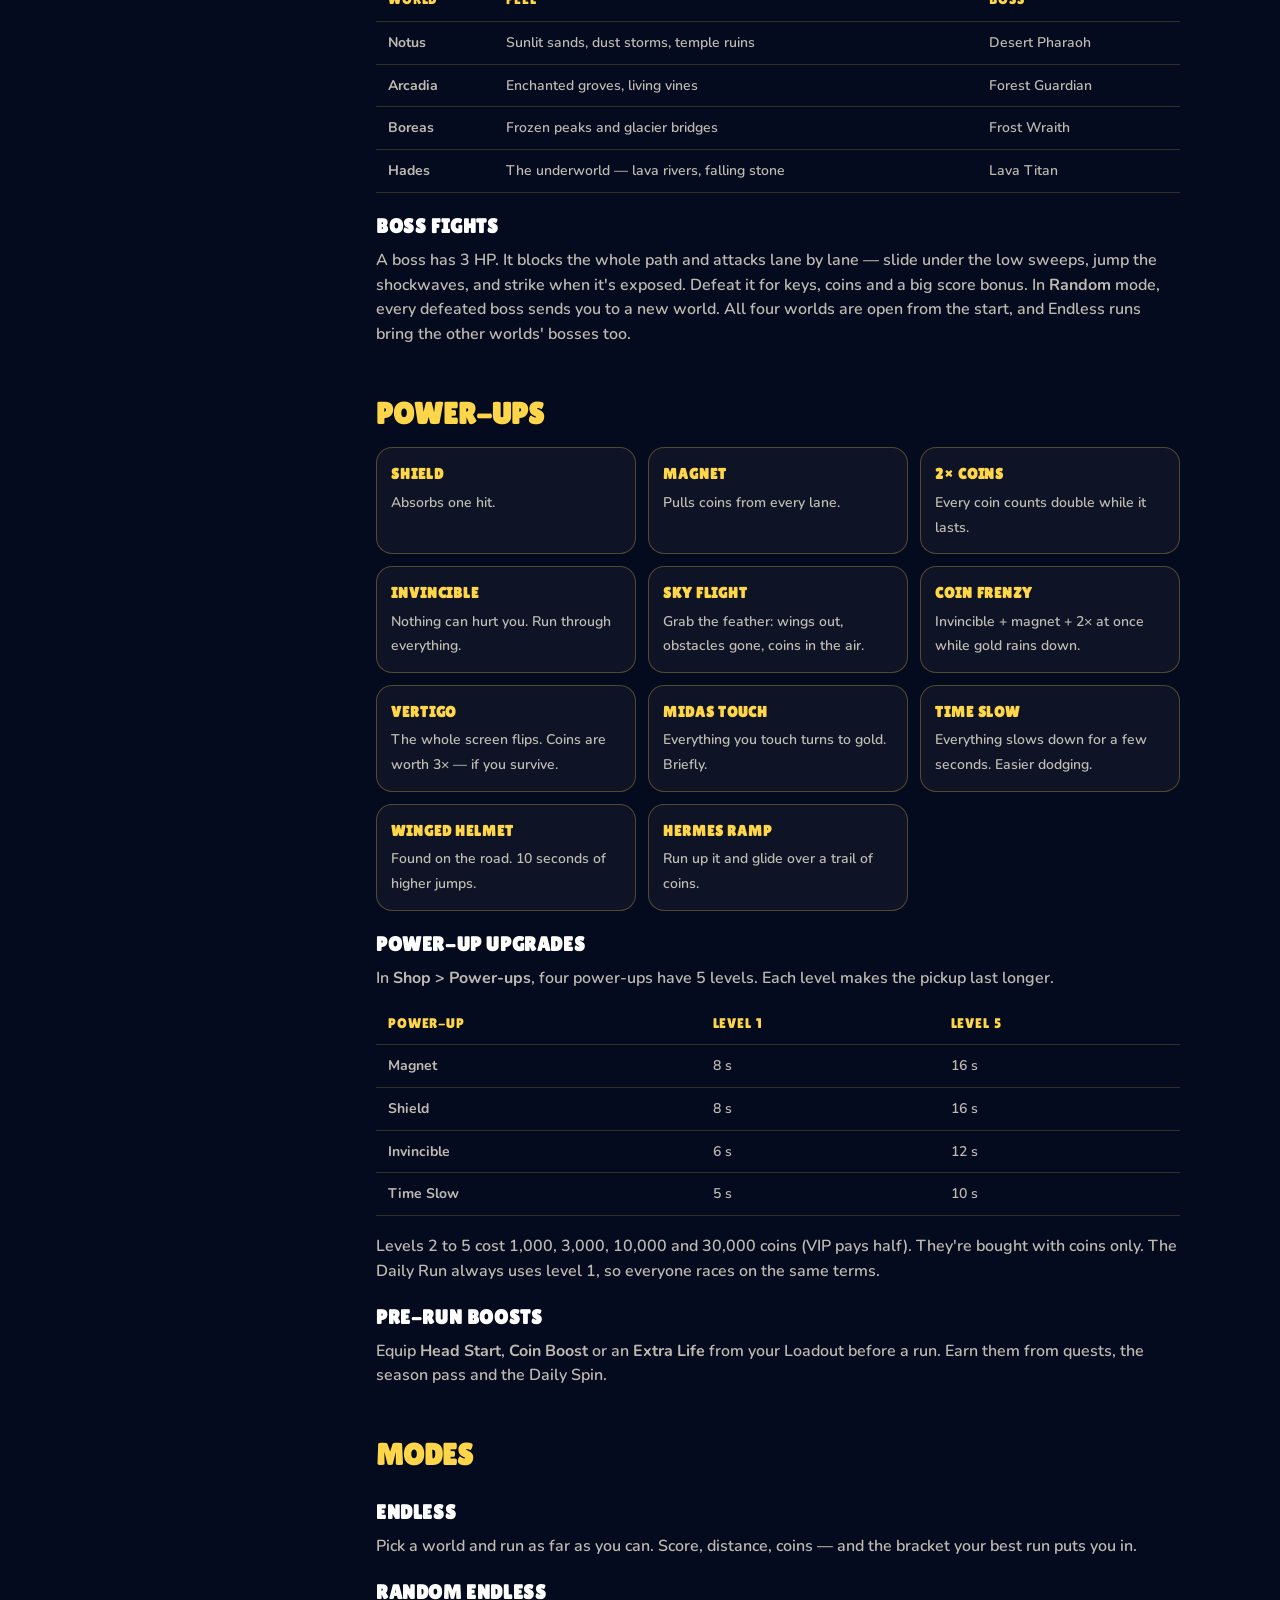
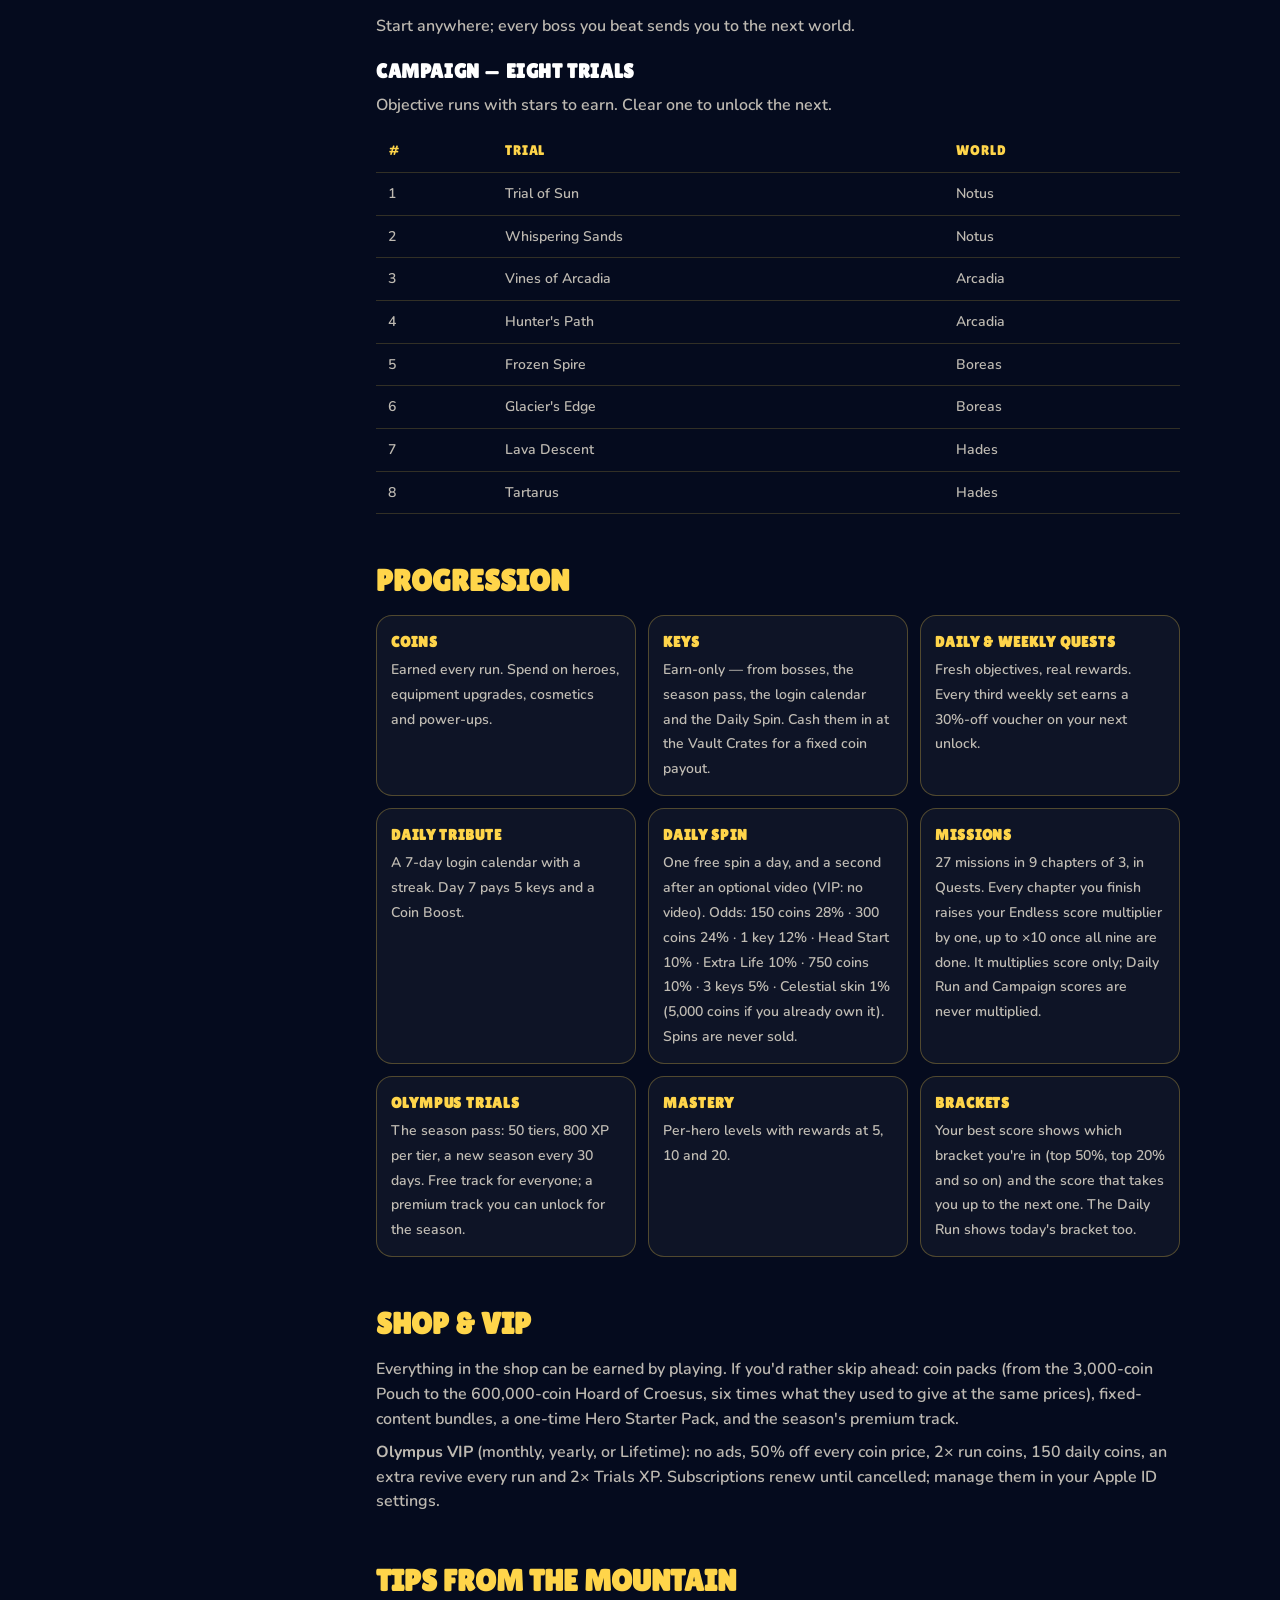
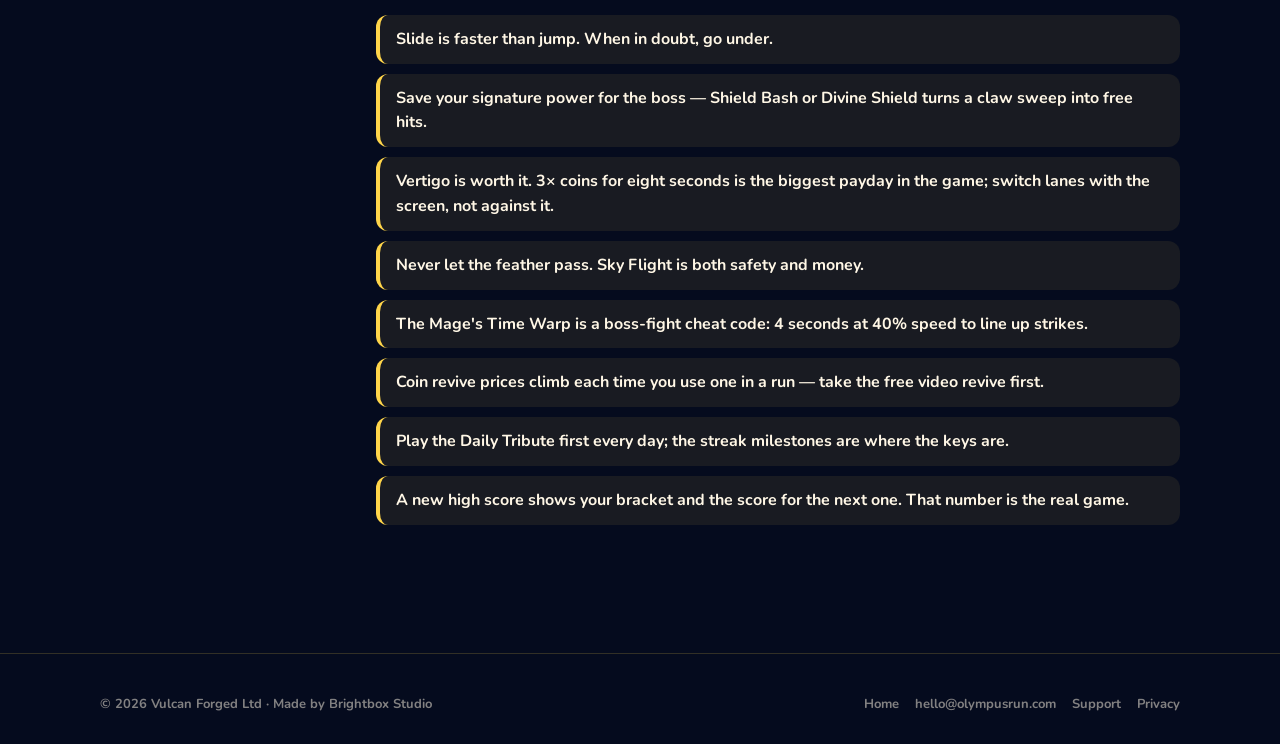
==== commit 48d32ad4: "site: 1.0.8 — hold and glide, Winged Helmet, Hermes Ramps, all four worlds open Co-Authored-By: Clau" ====
--- a/guide.html
+++ b/guide.html
@@ -47,9 +47,10 @@
       <div class="gsec" id="controls">
         <h2>Controls</h2>
         <div class="grid2">
+          <div class="tile"><b>Hold and glide</b><span>Keep your finger on the screen and slide it left or right to change lanes. Flick up to jump, flick down to roll, and tap with a second finger to strike.</span></div>
           <div class="tile"><b>Swipe left / right</b><span>Change lane. You can swipe mid-air.</span></div>
           <div class="tile"><b>Swipe up</b><span>Jump. Some heroes can tap jump again mid-air for a double jump.</span></div>
-          <div class="tile"><b>Swipe down</b><span>Slide under barriers and boss claws — and drop faster out of a jump.</span></div>
+          <div class="tile"><b>Swipe down</b><span>Slide under barriers and boss claws — and drop faster out of a jump. A short swipe down always rolls.</span></div>
           <div class="tile"><b>Tap</b><span>Strike. Breaks gates and hits bosses when they're open.</span></div>
           <div class="tile"><b>Ability button</b><span>Bottom-left. Your hero's signature power, on a cooldown.</span></div>
           <div class="tile"><b>Hearts</b><span>Your HP for the run. Hit something and you lose one; at zero you fall — unless you revive.</span></div>
@@ -79,7 +80,7 @@
           <tr><td><b>Hades</b></td><td>The underworld — lava rivers, falling stone</td><td>Lava Titan</td></tr>
         </table>
         <h3>Boss fights</h3>
-        <p>A boss has 3 HP. It blocks the whole path and attacks lane by lane — slide under the low sweeps, jump the shockwaves, and strike when it's exposed. Defeat it for keys, coins and a big score bonus. In <strong>Random</strong> mode, every defeated boss sends you to a new world.</p>
+        <p>A boss has 3 HP. It blocks the whole path and attacks lane by lane — slide under the low sweeps, jump the shockwaves, and strike when it's exposed. Defeat it for keys, coins and a big score bonus. In <strong>Random</strong> mode, every defeated boss sends you to a new world. All four worlds are open from the start, and Endless runs bring the other worlds' bosses too.</p>
       </div>
 
       <div class="gsec" id="powerups">
@@ -94,6 +95,8 @@
           <div class="tile"><b>Vertigo</b><span>The whole screen flips. Coins are worth 3× — if you survive.</span></div>
           <div class="tile"><b>Midas Touch</b><span>Everything you touch turns to gold. Briefly.</span></div>
           <div class="tile"><b>Time Slow</b><span>Everything slows down for a few seconds. Easier dodging.</span></div>
+          <div class="tile"><b>Winged Helmet</b><span>Found on the road. 10 seconds of higher jumps.</span></div>
+          <div class="tile"><b>Hermes Ramp</b><span>Run up it and glide over a trail of coins.</span></div>
         </div>
         <h3>Power-up upgrades</h3>
         <p>In <strong>Shop &gt; Power-ups</strong>, four power-ups have 5 levels. Each level makes the pickup last longer.</p>
